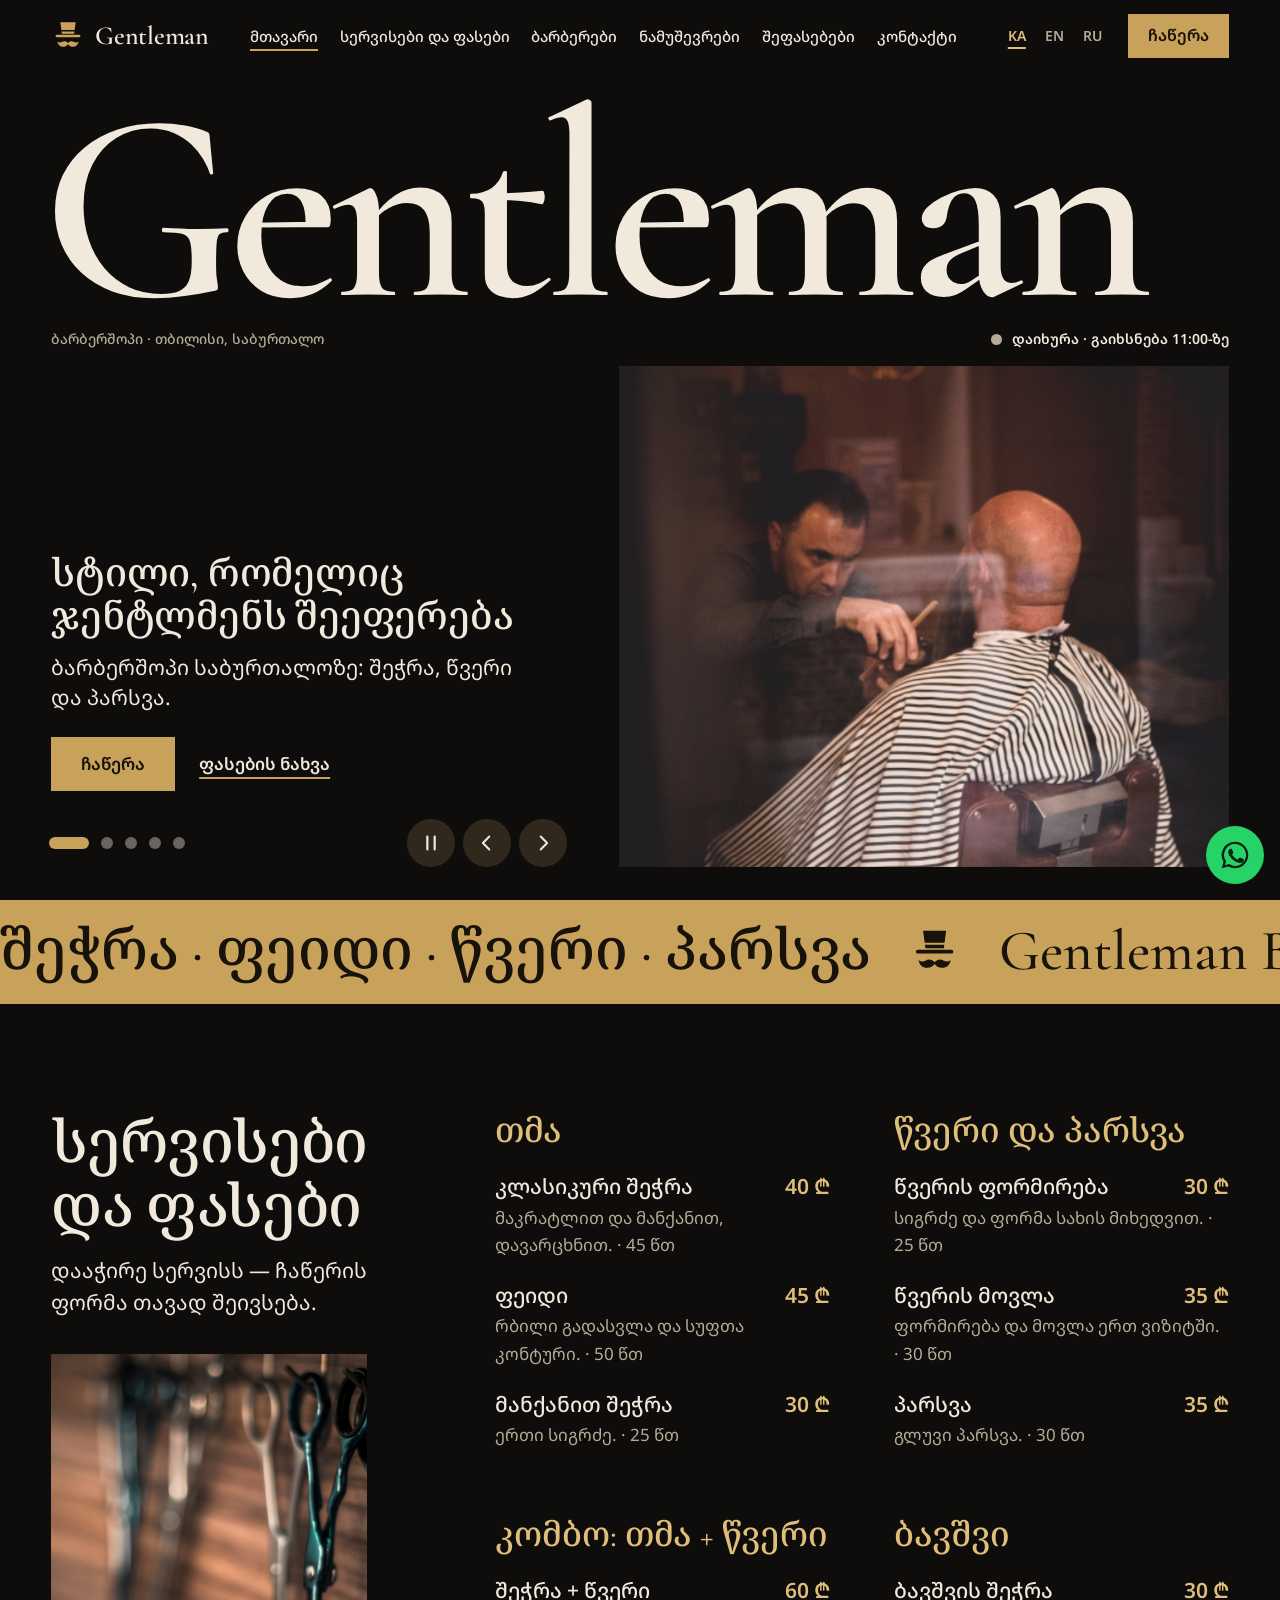
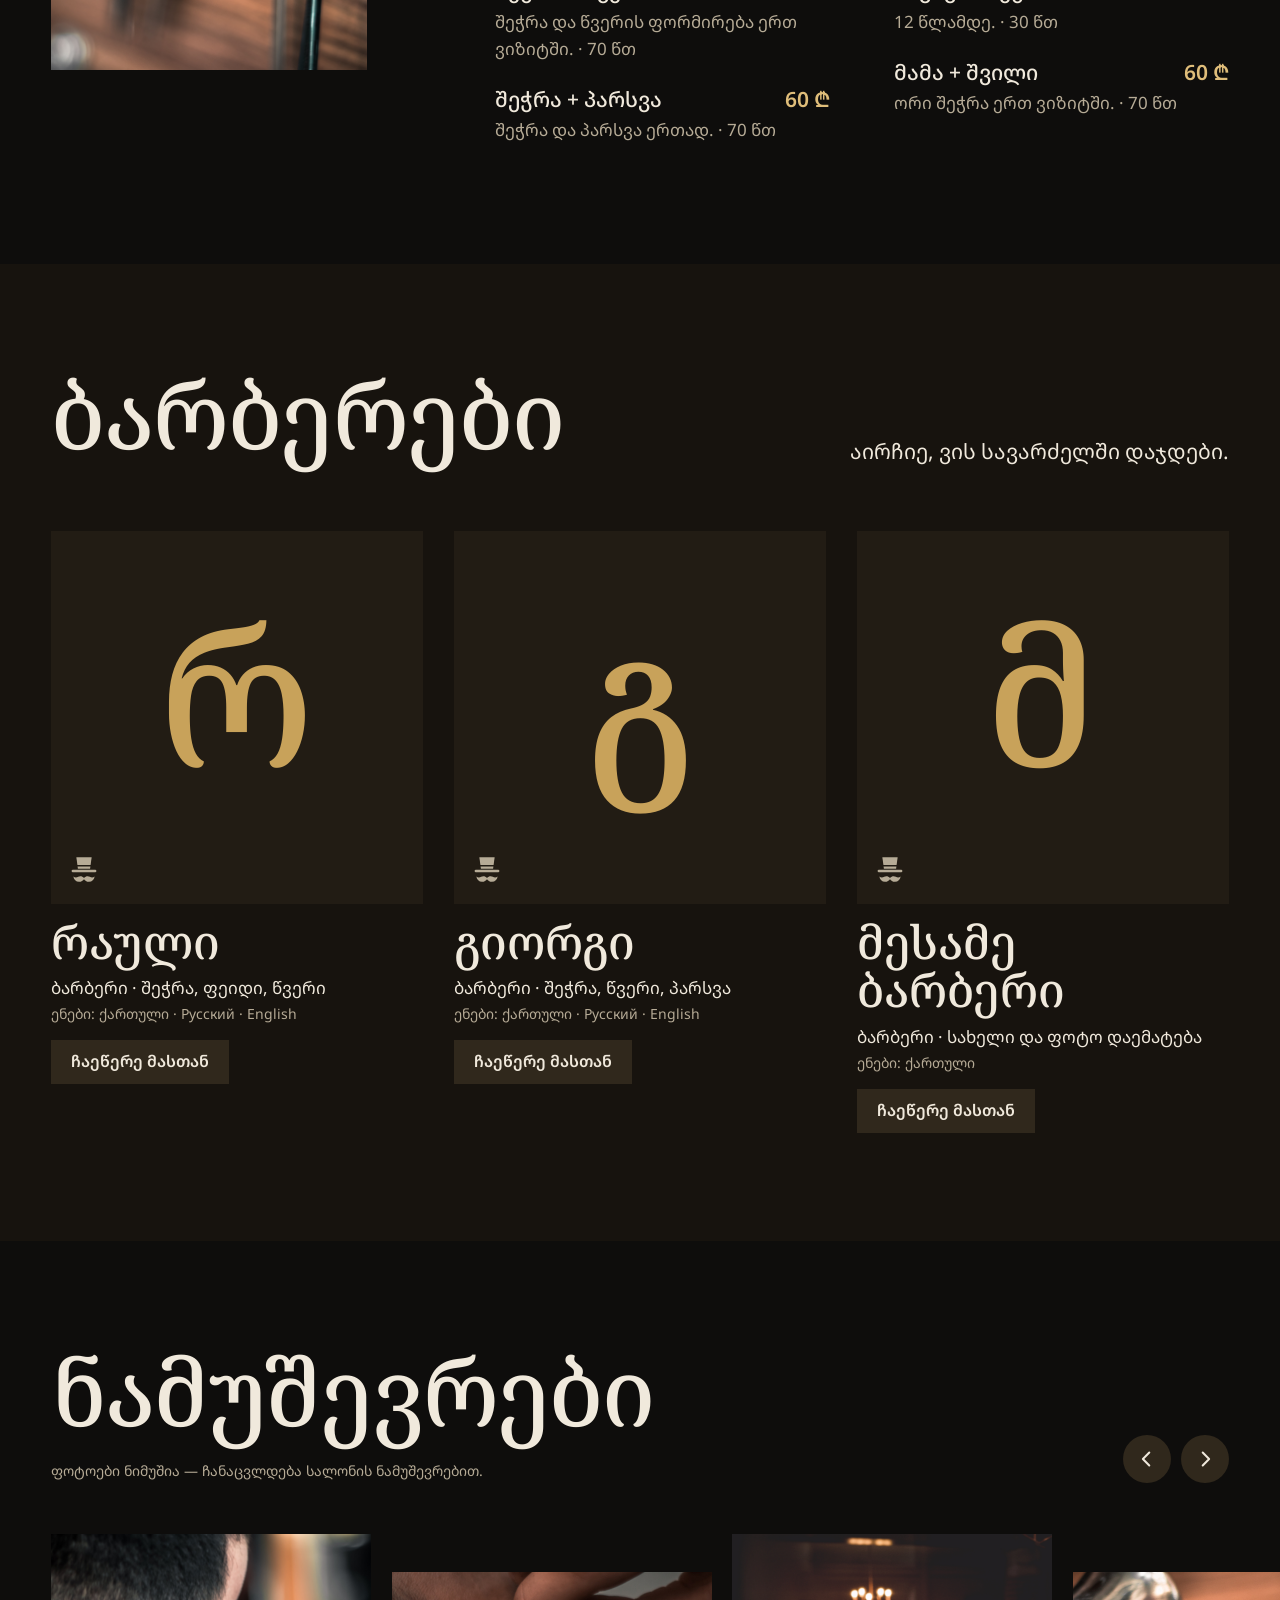
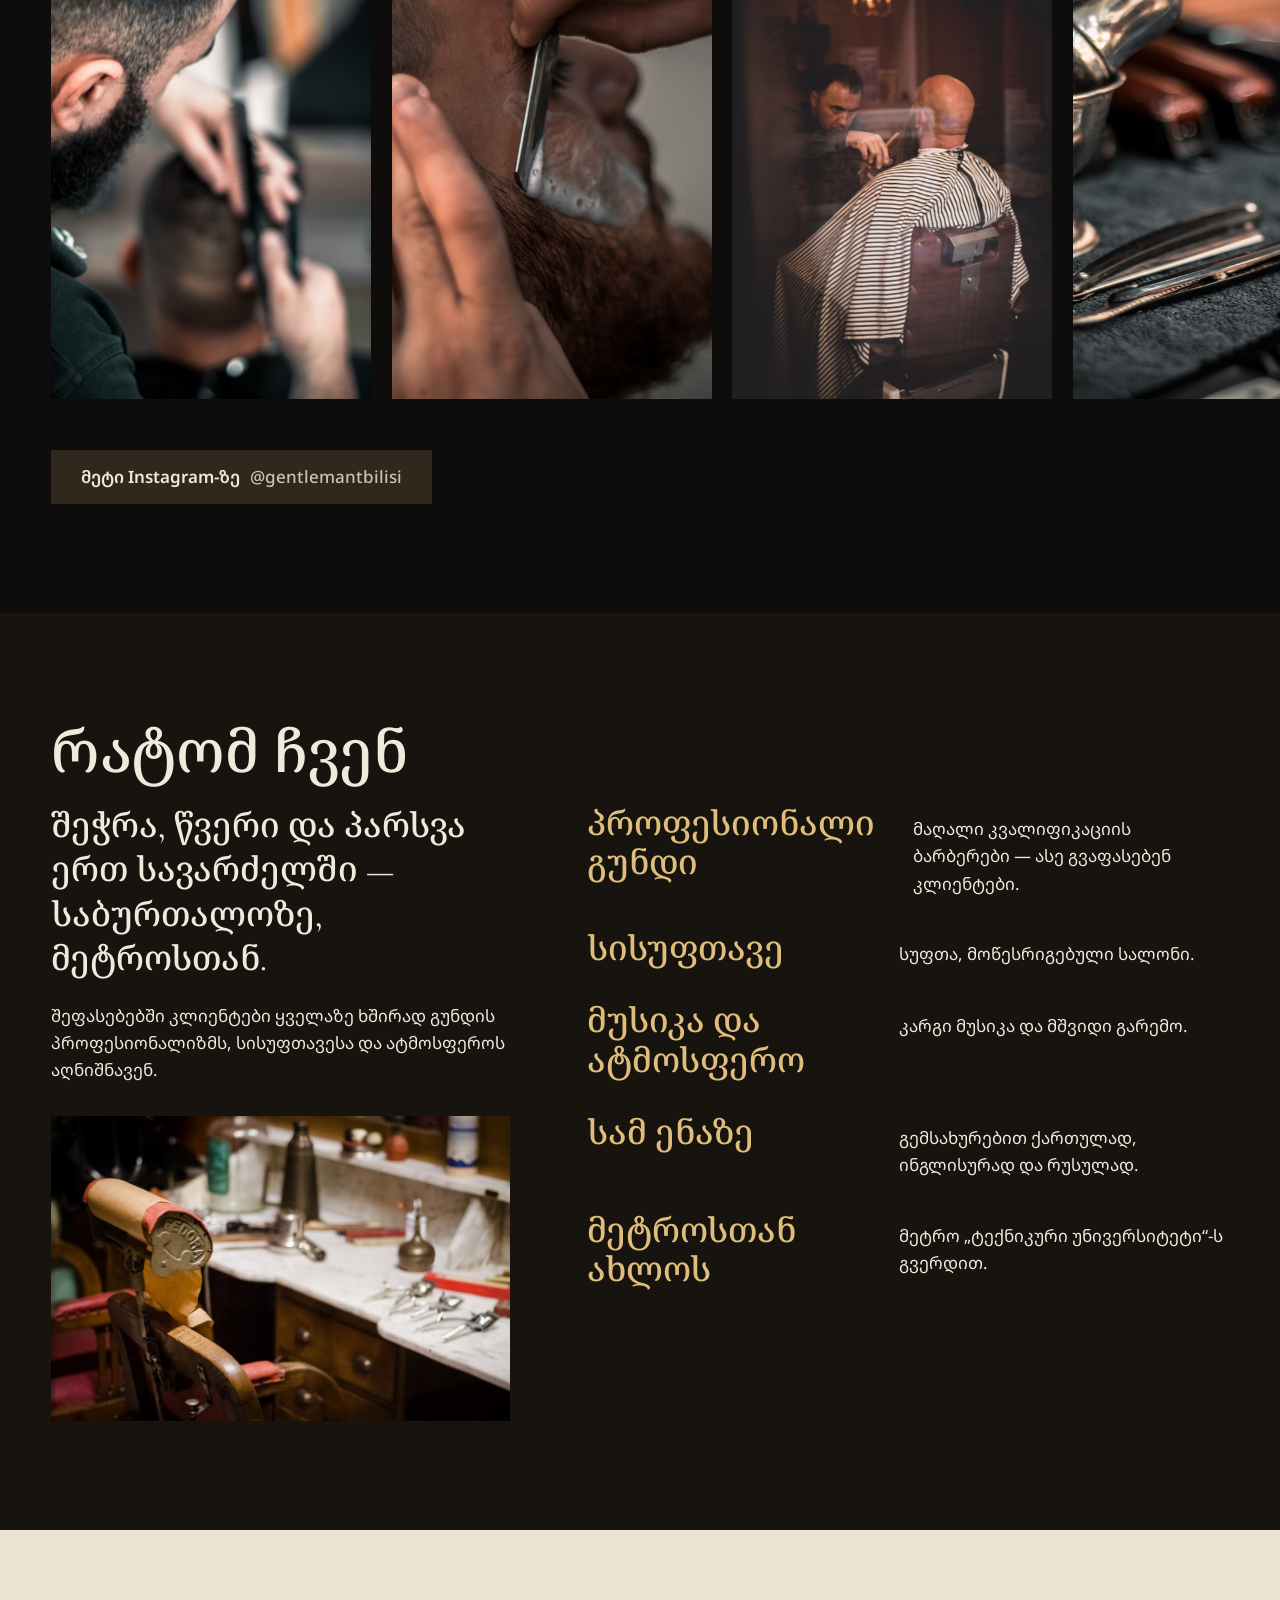
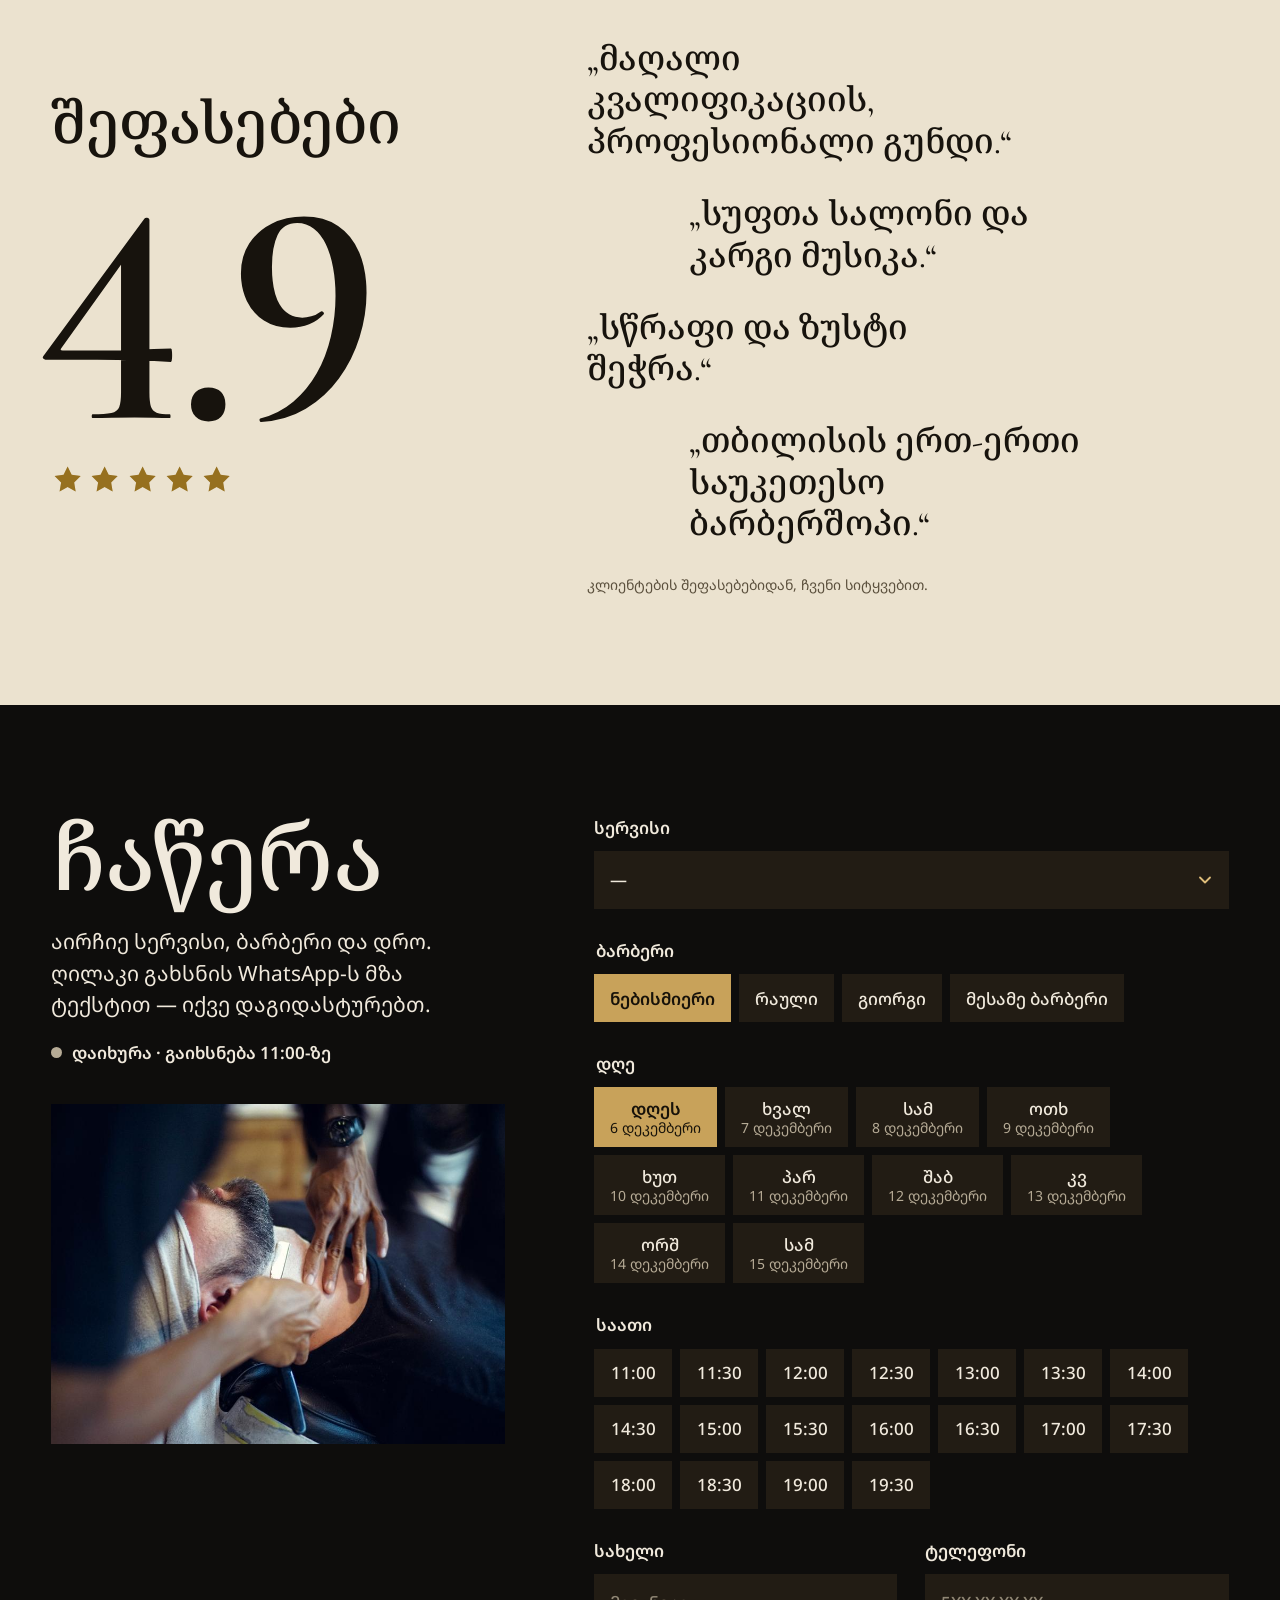
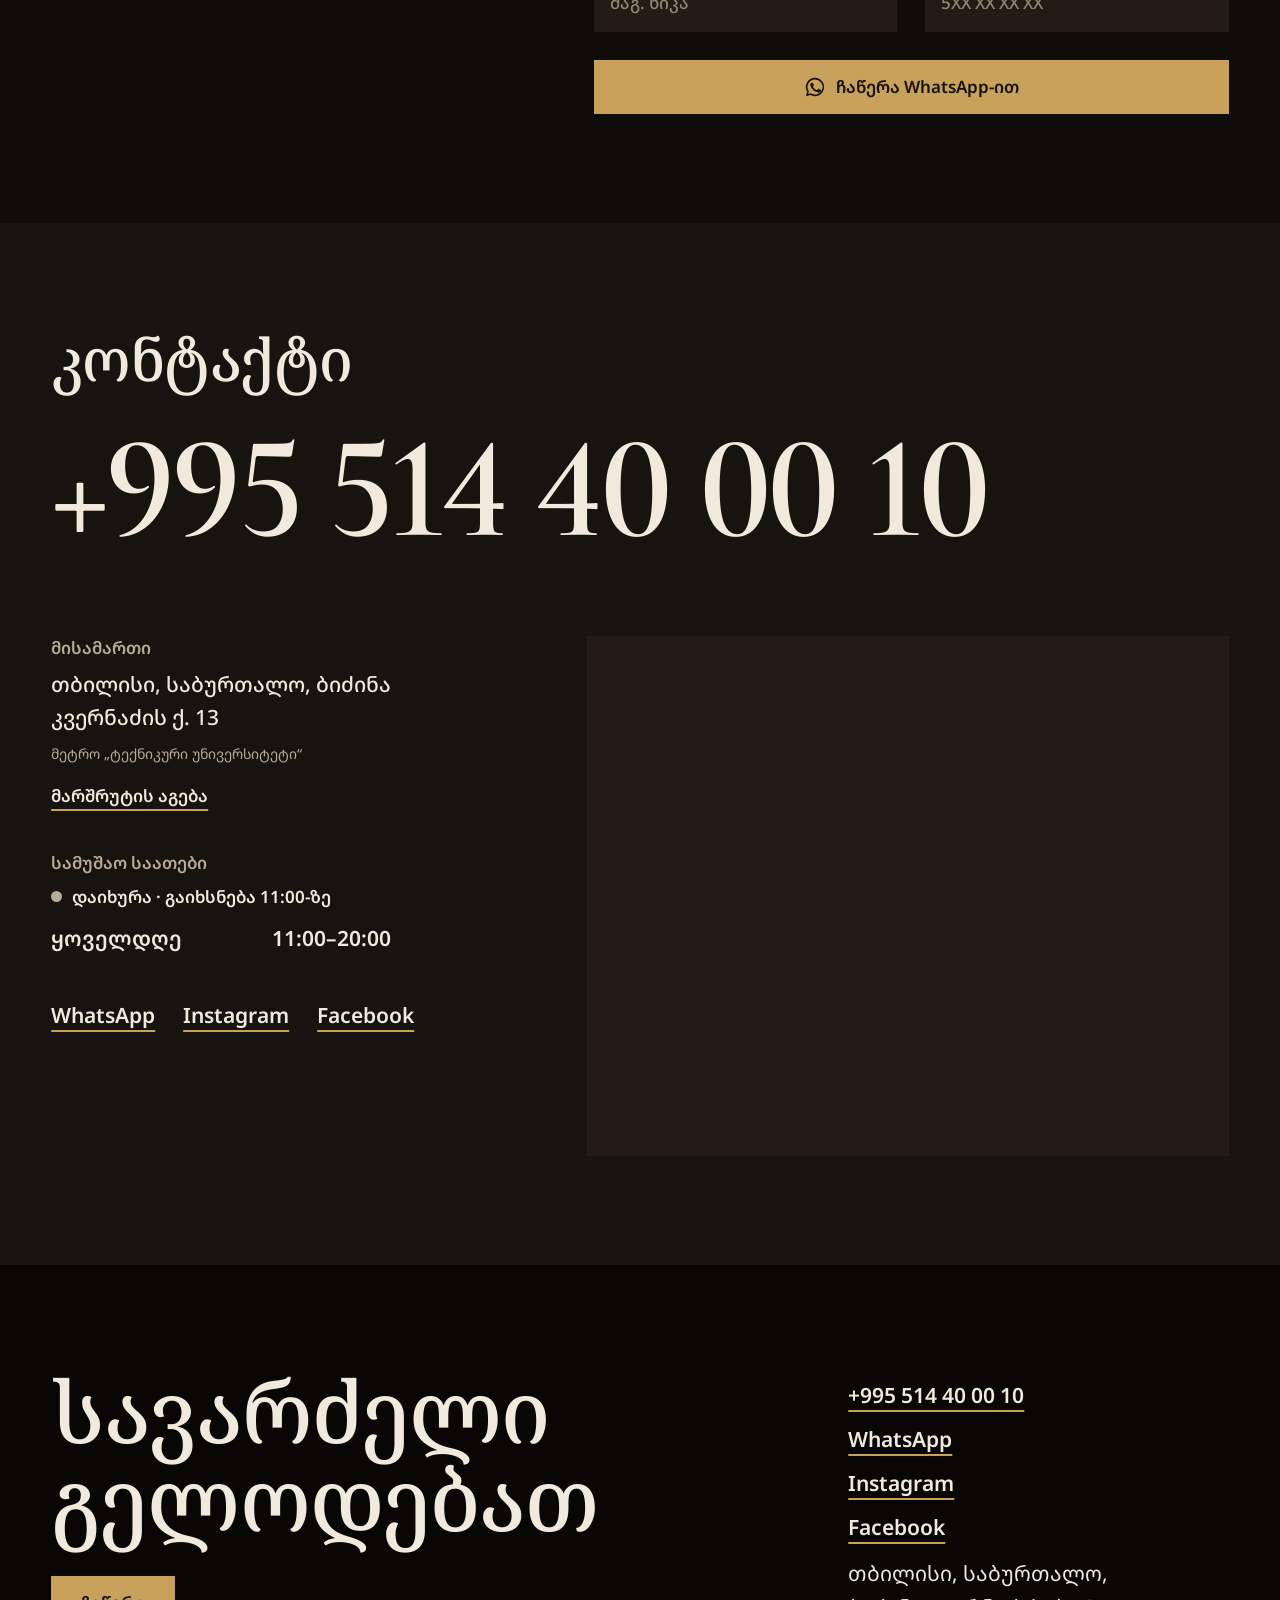
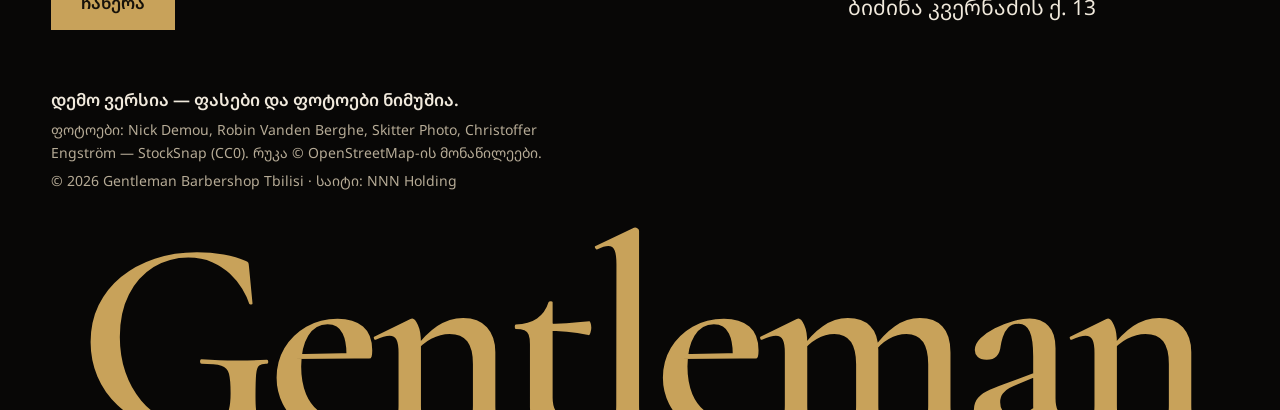
==== index.html @ 217a4f87 "Gentleman Barbershop Tbilisi demo site One-page site (KA/EN/RU) with hero slider, price menu, barber" ====
<!DOCTYPE html>
<html lang="ka">
<head>
<meta charset="utf-8">
<meta name="viewport" content="width=device-width, initial-scale=1, viewport-fit=cover">
<title>Gentleman Barbershop Tbilisi — ბარბერშოპი საბურთალოზე</title>
<meta name="description" content="ბარბერშოპი საბურთალოზე, მეტრო „ტექნიკური უნივერსიტეტი“-სთან: შეჭრა, ფეიდი, წვერის მოვლა და პარსვა. 4.9 ★ · 140+ შეფასება. ყოველდღე 11:00–20:00. ჩაეწერე WhatsApp-ით.">
<meta name="theme-color" content="#0e0d0c">
<link rel="icon" href="assets/img/favicon.svg" type="image/svg+xml">

<meta property="og:type" content="website">
<meta property="og:site_name" content="Gentleman Barbershop Tbilisi">
<meta property="og:title" content="Gentleman Barbershop Tbilisi — ბარბერშოპი საბურთალოზე">
<meta property="og:description" content="შეჭრა, ფეიდი, წვერი და პარსვა. 4.9 ★ · 140+ შეფასება. მეტრო „ტექნიკური უნივერსიტეტი“ · ყოველდღე 11:00–20:00.">
<meta property="og:image" content="assets/img/og.jpg">
<meta property="og:image:width" content="1200">
<meta property="og:image:height" content="630">
<meta property="og:locale" content="ka_GE">
<meta property="og:locale:alternate" content="en_US">
<meta property="og:locale:alternate" content="ru_RU">
<meta name="twitter:card" content="summary_large_image">

<link rel="preconnect" href="https://fonts.googleapis.com">
<link rel="preconnect" href="https://fonts.gstatic.com" crossorigin>
<link href="https://fonts.googleapis.com/css2?family=Cormorant+Garamond:wght@500;600&family=Noto+Serif+Georgian:wght@400;500&family=Noto+Sans+Georgian:wght@400;500;600&family=Noto+Sans:wght@400;500;600&display=swap" rel="stylesheet">
<link rel="preload" as="image" href="assets/img/window.jpg">
<link rel="stylesheet" href="assets/css/site.css">

<script type="application/ld+json" id="ld-json">
{
  "@context": "https://schema.org",
  "@type": "BarberShop",
  "name": "Gentleman Barbershop Tbilisi",
  "alternateName": "ჯენტლმენი",
  "image": "assets/img/og.jpg",
  "telephone": "+995514400010",
  "priceRange": "30–60 GEL",
  "currenciesAccepted": "GEL",
  "address": {
    "@type": "PostalAddress",
    "streetAddress": "ბიძინა კვერნაძის ქ. 13",
    "addressLocality": "თბილისი",
    "addressCountry": "GE"
  },
  "geo": { "@type": "GeoCoordinates", "latitude": 41.71896, "longitude": 44.78069 },
  "openingHoursSpecification": [{
    "@type": "OpeningHoursSpecification",
    "dayOfWeek": ["Monday", "Tuesday", "Wednesday", "Thursday", "Friday", "Saturday", "Sunday"],
    "opens": "11:00",
    "closes": "20:00"
  }],
  "aggregateRating": { "@type": "AggregateRating", "ratingValue": "4.9", "reviewCount": "140", "bestRating": "5" },
  "sameAs": ["https://www.instagram.com/gentlemantbilisi/", "https://www.facebook.com/gentlemantbilisi"]
}
</script>
<script>document.documentElement.className = 'js';</script>
</head>
<body>

<svg width="0" height="0" style="position:absolute" aria-hidden="true" focusable="false">
  <defs>
    <!-- ნიშანი: ცილინდრი და ულვაში -->
    <symbol id="mark" viewBox="0 0 48 48">
      <path d="M13.2 4.5h21.600l-1.500 11.200H14.700z"/>
      <path d="M14.950 17.600h18.100l-.450 3.300H15.400z"/>
      <rect x="6.500" y="22.200" width="35" height="3.600" rx="1.800"/>
      <path d="M24 33.900c2.200-2.700 5.600-3.300 8.200-1.700 2.300 1.400 4.600 1.500 6.800-.400-.600 4.700-4 7.600-8.300 7.400-2.900-.100-5.200-1.500-6.700-3.700-1.500 2.200-3.800 3.600-6.700 3.700-4.300.200-7.700-2.700-8.300-7.400 2.200 1.900 4.500 1.800 6.800.400 2.600-1.600 6-1 8.200 1.700z"/>
    </symbol>
    <symbol id="i-star" viewBox="0 0 24 24"><path d="M12 2.6l2.9 5.9 6.5.9-4.7 4.6 1.1 6.5L12 17.4l-5.8 3.1 1.1-6.5L2.6 9.4l6.5-.9z"/></symbol>
    <symbol id="i-left" viewBox="0 0 24 24"><path d="M14.5 5l-7 7 7 7" fill="none" stroke="currentColor" stroke-width="2.2" stroke-linecap="round" stroke-linejoin="round"/></symbol>
    <symbol id="i-right" viewBox="0 0 24 24"><path d="M9.5 5l7 7-7 7" fill="none" stroke="currentColor" stroke-width="2.2" stroke-linecap="round" stroke-linejoin="round"/></symbol>
    <symbol id="i-pause" viewBox="0 0 24 24"><path d="M8 5v14M16 5v14" fill="none" stroke="currentColor" stroke-width="2.4" stroke-linecap="round"/></symbol>
    <symbol id="i-play" viewBox="0 0 24 24"><path d="M8 5l11 7-11 7z"/></symbol>
    <symbol id="i-close" viewBox="0 0 24 24"><path d="M6 6l12 12M18 6L6 18" fill="none" stroke="currentColor" stroke-width="2.2" stroke-linecap="round"/></symbol>
    <symbol id="i-wa" viewBox="0 0 24 24"><path d="M12 2a10 10 0 0 0-8.6 15.1L2 22l5-1.3A10 10 0 1 0 12 2zm0 1.8a8.2 8.2 0 1 1-4.2 15.2l-.3-.2-3 .8.8-2.9-.2-.3A8.2 8.2 0 0 1 12 3.8zM8.6 7.3c-.2 0-.5 0-.7.3-.3.3-1 1-1 2.300s1 2.700 1.200 2.900c.1.200 2 3.200 5 4.400 2.400 1 2.900.800 3.400.700.500 0 1.700-.700 1.900-1.300.200-.700.200-1.200.200-1.300-.100-.100-.300-.200-.600-.400l-2-.900c-.300-.100-.500-.200-.700.100l-.900 1.100c-.200.200-.300.200-.600.100-.300-.200-1.200-.500-2.300-1.400-.800-.800-1.400-1.700-1.600-2-.200-.300 0-.400.100-.600l.400-.500c.200-.200.200-.300.300-.500.100-.200 0-.400 0-.500L9.700 7.800c-.200-.500-.400-.500-.600-.500z"/></symbol>
  </defs>
</svg>

<a class="skip" href="#main" data-i18n="skip">გადასვლა შინაარსზე</a>

<header class="bar" id="bar">
  <a class="brand" href="#top" aria-label="Gentleman Barbershop Tbilisi">
    <svg class="brand-mark" aria-hidden="true"><use href="#mark"/></svg>
    <span class="brand-name">Gentleman</span>
  </a>
  <nav class="nav" id="nav" aria-label="მთავარი მენიუ">
    <a href="#top" data-i18n="nav.home">მთავარი</a>
    <a href="#services" data-i18n="nav.services">სერვისები და ფასები</a>
    <a href="#barbers" data-i18n="nav.barbers">ბარბერები</a>
    <a href="#gallery" data-i18n="nav.gallery">ნამუშევრები</a>
    <a href="#reviews" data-i18n="nav.reviews">შეფასებები</a>
    <a href="#contact" data-i18n="nav.contact">კონტაქტი</a>
  </nav>
  <div class="bar-end">
    <div class="langs" role="group" aria-label="ენა" data-i18n-aria="nav.lang">
      <button type="button" data-lang="ka" lang="ka" aria-pressed="true">KA</button>
      <button type="button" data-lang="en" lang="en" aria-pressed="false">EN</button>
      <button type="button" data-lang="ru" lang="ru" aria-pressed="false">RU</button>
    </div>
    <a class="btn btn-small bar-book" href="#booking" data-i18n="nav.book">ჩაწერა</a>
    <button class="burger" id="burger" type="button" aria-expanded="false" aria-controls="drawer">
      <span class="burger-box" aria-hidden="true"><i></i><i></i></span>
      <span class="sr" data-i18n="nav.menu">მენიუ</span>
    </button>
  </div>
</header>

<div class="drawer" id="drawer" hidden>
  <nav class="drawer-nav" aria-label="მობილური მენიუ">
    <a href="#top" data-i18n="nav.home">მთავარი</a>
    <a href="#services" data-i18n="nav.services">სერვისები და ფასები</a>
    <a href="#barbers" data-i18n="nav.barbers">ბარბერები</a>
    <a href="#gallery" data-i18n="nav.gallery">ნამუშევრები</a>
    <a href="#reviews" data-i18n="nav.reviews">შეფასებები</a>
    <a href="#contact" data-i18n="nav.contact">კონტაქტი</a>
  </nav>
  <div class="drawer-foot">
    <p class="open-badge" data-open-badge></p>
    <a class="btn" href="#booking" data-i18n="nav.book">ჩაწერა</a>
    <a class="drawer-tel" data-tel href="tel:+995514400010">+995 514 40 00 10</a>
  </div>
</div>

<main id="main">

  <!-- 1. ჰერო: სახელი მთელ სიგანეზე, მის ქვეშ სლაიდერი -->
  <section class="hero" id="top" aria-roledescription="carousel" aria-label="მთავარი სლაიდები" data-i18n-aria="hero.label">
    <h1 class="monument">Gentleman<span class="sr"> Barbershop Tbilisi — ბარბერშოპი საბურთალოზე</span></h1>
    <div class="hero-top">
      <p class="hero-what" data-i18n="hero.what">ბარბერშოპი · თბილისი, საბურთალო</p>
      <p class="open-badge" data-open-badge></p>
    </div>
    <div class="hero-stage">
      <div class="hero-slides" id="slides">
        <!-- პირველი სლაიდი სტატიკურადაც წერია (JS-ის გარეშე და საძიებო სისტემებისთვის) -->
        <article class="slide is-active">
          <div class="slide-photo"><img src="assets/img/window.jpg" alt="" width="960" height="1440" fetchpriority="high"></div>
          <div class="slide-body">
            <h2 class="slide-title">სტილი, რომელიც ჯენტლმენს შეეფერება</h2>
            <p class="slide-text">ბარბერშოპი საბურთალოზე: შეჭრა, წვერი და პარსვა.</p>
            <div class="slide-actions"><a class="btn" href="#booking">ჩაწერა</a><a class="link-arrow" href="#services">ფასების ნახვა</a></div>
          </div>
        </article>
      </div>
      <div class="hero-ui">
        <div class="hero-dots" id="dots" role="tablist"></div>
        <div class="hero-arrows">
          <button class="round" id="hero-toggle" type="button" aria-label="სლაიდების შეჩერება"><svg aria-hidden="true"><use href="#i-pause"/></svg></button>
          <button class="round" id="hero-prev" type="button" aria-label="წინა სლაიდი"><svg aria-hidden="true"><use href="#i-left"/></svg></button>
          <button class="round" id="hero-next" type="button" aria-label="შემდეგი სლაიდი"><svg aria-hidden="true"><use href="#i-right"/></svg></button>
        </div>
      </div>
    </div>
  </section>

  <!-- მოძრავი ზოლი -->
  <div class="marquee" aria-hidden="true">
    <div class="marquee-track">
      <span data-i18n="marquee">შეჭრა · ფეიდი · წვერი · პარსვა</span><svg><use href="#mark"/></svg>
      <span>Gentleman Barbershop</span><svg><use href="#mark"/></svg>
      <span data-i18n="marquee">შეჭრა · ფეიდი · წვერი · პარსვა</span><svg><use href="#mark"/></svg>
      <span>Gentleman Barbershop</span><svg><use href="#mark"/></svg>
    </div>
  </div>

  <!-- 2. სერვისები და ფასები -->
  <section class="section services" id="services" aria-labelledby="services-h">
    <div class="wrap services-grid">
      <div class="services-side">
        <h2 class="head" id="services-h" data-i18n="services.title" data-reveal>სერვისები და ფასები</h2>
        <p class="lead" data-i18n="services.lead" data-reveal style="--d:80ms">დააჭირე სერვისს — ჩაწერის ფორმა თავად შეივსება.</p>
        <img class="services-photo" src="assets/img/scissors.jpg" alt="" width="960" height="640" loading="lazy" data-reveal style="--d:160ms">
      </div>
      <div class="menu" id="menu"></div>
    </div>
  </section>

  <!-- 3. ბარბერები -->
  <section class="section field barbers" id="barbers" aria-labelledby="barbers-h">
    <div class="wrap">
      <div class="barbers-top">
        <h2 class="head head-xl" id="barbers-h" data-i18n="barbers.title" data-reveal>ბარბერები</h2>
        <p class="lead" data-i18n="barbers.lead" data-reveal style="--d:80ms">აირჩიე, ვის სავარძელში დაჯდები.</p>
      </div>
      <div class="doors" id="barbers-list"></div>
    </div>
  </section>

  <!-- 4. ნამუშევრები -->
  <section class="section gallery" id="gallery" aria-labelledby="gallery-h">
    <div class="wrap gallery-top">
      <div>
        <h2 class="head head-xl" id="gallery-h" data-i18n="gallery.title" data-reveal>ნამუშევრები</h2>
        <p class="note" data-i18n="gallery.note" data-reveal style="--d:80ms">ფოტოები ნიმუშია — ჩანაცვლდება სალონის ნამუშევრებით.</p>
      </div>
      <div class="gallery-arrows" data-reveal style="--d:120ms">
        <button class="round" id="gal-prev" type="button" aria-label="წინა ფოტოები"><svg aria-hidden="true"><use href="#i-left"/></svg></button>
        <button class="round" id="gal-next" type="button" aria-label="შემდეგი ფოტოები"><svg aria-hidden="true"><use href="#i-right"/></svg></button>
      </div>
    </div>
    <div class="strip" id="strip" tabindex="0"></div>
    <div class="wrap gallery-foot" data-reveal>
      <a class="btn btn-quiet" id="g-insta" href="https://www.instagram.com/gentlemantbilisi/" target="_blank" rel="noopener"><span data-i18n="gallery.more">მეტი Instagram-ზე</span><span class="handle" id="g-handle">@gentlemantbilisi</span></a>
    </div>
  </section>

  <!-- 5. რატომ ჩვენ -->
  <section class="section field why" id="why" aria-labelledby="why-h">
    <div class="wrap why-grid">
      <div class="why-text">
        <h2 class="head" id="why-h" data-i18n="why.title" data-reveal>რატომ ჩვენ</h2>
        <p class="statement" id="about-lead" data-reveal style="--d:80ms"></p>
        <p class="body" id="about-body" data-reveal style="--d:160ms"></p>
        <img class="why-photo" src="assets/img/chair.jpg" alt="" width="960" height="637" loading="lazy" data-reveal style="--d:200ms">
      </div>
      <ul class="why-list">
        <li data-reveal><h3 class="why-t" data-i18n="why.1.t">პროფესიონალი გუნდი</h3><p data-i18n="why.1.d"></p></li>
        <li data-reveal style="--d:70ms"><h3 class="why-t" data-i18n="why.2.t">სისუფთავე</h3><p data-i18n="why.2.d"></p></li>
        <li data-reveal style="--d:140ms"><h3 class="why-t" data-i18n="why.3.t">მუსიკა და ატმოსფერო</h3><p data-i18n="why.3.d"></p></li>
        <li data-reveal style="--d:210ms"><h3 class="why-t" data-i18n="why.4.t">სამ ენაზე</h3><p data-i18n="why.4.d"></p></li>
        <li data-reveal style="--d:280ms"><h3 class="why-t" data-i18n="why.5.t">მეტროსთან ახლოს</h3><p data-i18n="why.5.d"></p></li>
      </ul>
    </div>
  </section>

  <!-- 6. შეფასებები -->
  <section class="section reviews" id="reviews" aria-labelledby="reviews-h">
    <div class="wrap reviews-grid">
      <div class="score">
        <h2 class="head" id="reviews-h" data-i18n="reviews.title" data-reveal>შეფასებები</h2>
        <p class="score-num" data-reveal style="--d:80ms"><span id="score-num">4.9</span></p>
        <p class="stars" id="score-stars" role="img" aria-label="შეფასება 4.9 5-დან" data-reveal style="--d:140ms"></p>
        <p class="score-count" id="score-count" data-reveal style="--d:200ms">140+ შეფასება Madloba-ზე</p>
      </div>
      <div class="quotes">
        <div id="quotes"></div>
        <p class="note" data-i18n="reviews.source">კლიენტების შეფასებებიდან, ჩვენი სიტყვებით.</p>
      </div>
    </div>
  </section>

  <!-- 7. ჩაწერა -->
  <section class="section booking" id="booking" aria-labelledby="booking-h">
    <div class="wrap booking-grid">
      <div class="booking-side">
        <h2 class="head head-xl" id="booking-h" data-i18n="book.title" data-reveal>ჩაწერა</h2>
        <p class="lead" data-i18n="book.lead" data-reveal style="--d:80ms"></p>
        <p class="open-badge" data-open-badge data-reveal style="--d:140ms"></p>
        <img class="booking-photo" src="assets/img/towel.jpg" alt="" width="960" height="640" loading="lazy" data-reveal style="--d:200ms">
      </div>

      <form class="form" id="book-form" novalidate data-reveal style="--d:120ms">
        <div class="field">
          <label for="f-service" data-i18n="book.service">სერვისი</label>
          <select id="f-service" name="service" required aria-describedby="e-service"></select>
          <p class="err" id="e-service" role="alert" hidden></p>
        </div>

        <fieldset class="field">
          <legend data-i18n="book.barber">ბარბერი</legend>
          <div class="chips" id="f-barbers"></div>
        </fieldset>

        <fieldset class="field">
          <legend data-i18n="book.day">დღე</legend>
          <div class="chips chips-scroll" id="f-days"></div>
        </fieldset>

        <fieldset class="field">
          <legend data-i18n="book.time">საათი</legend>
          <div class="chips chips-time" id="f-times" aria-describedby="e-time"></div>
          <p class="err" id="e-time" role="alert" hidden></p>
        </fieldset>

        <div class="field-row">
          <div class="field">
            <label for="f-name" data-i18n="book.name">სახელი</label>
            <input id="f-name" name="name" type="text" autocomplete="given-name" required aria-describedby="e-name">
            <p class="err" id="e-name" role="alert" hidden></p>
          </div>
          <div class="field">
            <label for="f-phone" data-i18n="book.phone">ტელეფონი</label>
            <input id="f-phone" name="phone" type="tel" inputmode="tel" autocomplete="tel" required aria-describedby="e-phone">
            <p class="err" id="e-phone" role="alert" hidden></p>
          </div>
        </div>

        <p class="summary" id="book-summary" aria-live="polite"></p>
        <button class="btn btn-wide" type="submit">
          <svg aria-hidden="true"><use href="#i-wa"/></svg><span data-i18n="book.submit">ჩაწერა WhatsApp-ით</span>
        </button>
      </form>

      <div class="done" id="book-done" hidden tabindex="-1">
        <h3 class="done-title" data-i18n="book.done">ჯავშანი გაიგზავნა</h3>
        <p class="done-sum" id="done-sum"></p>
        <p class="body" data-i18n="book.doneText"></p>
        <div class="done-actions">
          <a class="btn" id="done-wa" href="#" target="_blank" rel="noopener"><svg aria-hidden="true"><use href="#i-wa"/></svg><span data-i18n="book.openWa">WhatsApp-ის გახსნა</span></a>
          <button class="link-arrow" id="done-again" type="button" data-i18n="book.again">ახალი ჯავშანი</button>
        </div>
      </div>
    </div>
  </section>

  <!-- 8. კონტაქტი -->
  <section class="section field contact" id="contact" aria-labelledby="contact-h">
    <div class="wrap">
      <h2 class="head" id="contact-h" data-i18n="contact.title" data-reveal>კონტაქტი</h2>
      <a class="tel-display" data-tel href="tel:+995514400010" data-reveal style="--d:80ms">+995 514 40 00 10</a>
      <div class="contact-grid">
        <div class="contact-info">
          <div class="info-block" data-reveal>
            <h3 class="sub" data-i18n="contact.address">მისამართი</h3>
            <p class="body" id="c-address">თბილისი, საბურთალო, ბიძინა კვერნაძის ქ. 13</p>
            <p class="note" id="c-metro">მეტრო „ტექნიკური უნივერსიტეტი“</p>
            <a class="link-arrow" id="c-route" href="https://www.google.com/maps/dir/?api=1&destination=41.71896,44.78069" target="_blank" rel="noopener" data-i18n="contact.route">მარშრუტის აგება</a>
          </div>
          <div class="info-block" data-reveal style="--d:80ms">
            <h3 class="sub" data-i18n="contact.hours">სამუშაო საათები</h3>
            <p class="open-badge" data-open-badge></p>
            <table class="hours" id="c-hours"><tbody><tr><th scope="row">ყოველდღე</th><td>11:00–20:00</td></tr></tbody></table>
          </div>
          <ul class="channels" id="c-channels" data-reveal style="--d:160ms">
            <li><a href="https://wa.me/995514400010" target="_blank" rel="noopener">WhatsApp</a></li>
            <li><a href="https://www.instagram.com/gentlemantbilisi/" target="_blank" rel="noopener">Instagram</a></li>
            <li><a href="https://www.facebook.com/gentlemantbilisi" target="_blank" rel="noopener">Facebook</a></li>
          </ul>
        </div>
        <div class="map" data-reveal style="--d:120ms">
          <iframe id="c-map" title="რუკა: Gentleman Barbershop, ბიძინა კვერნაძის ქ. 13" loading="lazy" referrerpolicy="no-referrer-when-downgrade"
            src="https://www.openstreetmap.org/export/embed.html?bbox=44.7727%2C41.7145%2C44.7887%2C41.7235&amp;layer=mapnik&amp;marker=41.71896%2C44.78069"></iframe>
        </div>
      </div>
    </div>
  </section>
</main>

<footer class="footer">
  <div class="wrap footer-in">
    <div class="footer-top">
      <div class="footer-invite">
        <h2 class="head head-xl" data-i18n="footer.invite" data-reveal>სავარძელი გელოდებათ</h2>
        <a class="btn" href="#booking" data-i18n="nav.book" data-reveal style="--d:100ms">ჩაწერა</a>
      </div>
      <div class="footer-contact" data-reveal style="--d:160ms">
        <a data-tel href="tel:+995514400010">+995 514 40 00 10</a>
        <a id="f-wa" href="https://wa.me/995514400010" target="_blank" rel="noopener">WhatsApp</a>
        <a id="f-ig" href="https://www.instagram.com/gentlemantbilisi/" target="_blank" rel="noopener">Instagram</a>
        <a id="f-fb" href="https://www.facebook.com/gentlemantbilisi" target="_blank" rel="noopener">Facebook</a>
        <span id="f-address">თბილისი, საბურთალო, ბიძინა კვერნაძის ქ. 13</span>
      </div>
    </div>
    <div class="legal">
      <p class="demo-note" data-i18n="footer.demo">დემო ვერსია — ფასები და ფოტოები ნიმუშია.</p>
      <p><span data-i18n="footer.credits">ფოტოები: StockSnap (CC0).</span> <span data-i18n="footer.map">რუკა © OpenStreetMap-ის მონაწილეები.</span></p>
      <p>© <span id="year">2026</span> Gentleman Barbershop Tbilisi · <span data-i18n="footer.by">საიტი: NNN Holding</span></p>
    </div>
  </div>
  <p class="wordmark" aria-hidden="true">Gentleman</p>
</footer>

<a class="wa-float" id="wa-float" href="https://wa.me/995514400010" target="_blank" rel="noopener" aria-label="მოგვწერე WhatsApp-ზე" data-i18n-aria="float.wa">
  <svg aria-hidden="true"><use href="#i-wa"/></svg>
</a>

<dialog class="lightbox" id="lightbox" aria-label="ფოტო">
  <button class="round lightbox-close" id="lb-close" type="button" aria-label="დახურვა"><svg aria-hidden="true"><use href="#i-close"/></svg></button>
  <img id="lb-img" src="" alt="">
</dialog>

<noscript>
  <style>.js [data-reveal]{opacity:1;transform:none}</style>
</noscript>

<script src="assets/js/data.js"></script>
<script src="assets/js/i18n.js"></script>
<script src="assets/js/site.js"></script>
</body>
</html>
---- assets/css/site.css ----
/* Gentleman Barbershop Tbilisi — მთავარი საიტის სტილი.
   მიმართულება: „სახელი, როგორც მონუმენტი“ — ღრმა შავი ველი, ოქროსფერი აქცენტი, კრემისფერი ველი შეფასებებისთვის.
   სახელი „Gentleman“ მთელ სიგანეზეა ჰეროში და ფუტერში; დანარჩენი მშვიდი და პატარაა.
   გრადიენტები, ჩრდილები და წვრილი გამყოფი ხაზები არ გამოიყენება. */

:root {
  --black: #0e0d0c;
  --deep: #080706;
  --field: #17130e;
  --surface-d: #221c14;
  --surface-d2: #30281c;
  --ink: #f0e9dc;
  --gold: #c8a25a;
  --gold-hi: #dfbd7a;
  --gold-ink: #17120a;
  --cream: #ebe2cf;
  --cream-2: #ddd2ba;
  --wa: #25d366;

  /* ველის როლები — სექცია ცვლის მათ */
  --bg: var(--black);
  --fg: var(--ink);
  --muted: #b6ab96;
  --surface: var(--surface-d);
  --surface-2: var(--surface-d2);
  --accent: var(--gold);
  --focus: var(--gold-hi);
  --ok: #86d8a0;

  --f-display: "Cormorant Garamond", "Noto Serif Georgian", Georgia, "Times New Roman", serif;
  --f-text: "Noto Sans", "Noto Sans Georgian", system-ui, -apple-system, "Segoe UI", sans-serif;

  --s-small: 0.875rem;
  --s-body: 1.0625rem;
  --s-lead: clamp(1.125rem, 1.04rem + 0.4vw, 1.3125rem);
  --s-statement: clamp(1.5rem, 1.2rem + 1.2vw, 2.125rem);
  --s-head: clamp(2rem, 1.35rem + 2.9vw, 4rem);
  --s-xl: clamp(2.5rem, 1.3rem + 5.6vw, 6.5rem);

  --m: clamp(20px, 4vw, 56px);
  --gap: clamp(16px, 2vw, 32px);
  --section: clamp(80px, 8.5vw, 128px);
  --bar-h: 64px;

  --ease-out: cubic-bezier(0.16, 1, 0.3, 1);
  --t-fast: 160ms;
  --t-mid: 320ms;
  --t-slow: 800ms;
}

*, *::before, *::after { box-sizing: border-box; }
html { -webkit-text-size-adjust: 100%; scroll-behavior: smooth; scroll-padding-top: var(--bar-h); }
body {
  margin: 0; background: var(--black); color: var(--ink);
  font-family: var(--f-text); font-size: var(--s-body); line-height: 1.6;
  -webkit-font-smoothing: antialiased; text-rendering: optimizeLegibility;
  overflow-x: hidden;
}
img, svg, iframe { display: block; max-width: 100%; }
img { height: auto; }
h1, h2, h3, p, ul, dl, dd, figure, blockquote, fieldset, table { margin: 0; padding: 0; }
ul { list-style: none; }
fieldset { border: 0; min-width: 0; }
a { color: inherit; text-decoration: none; }
button, input, select { font: inherit; color: inherit; }
button { background: none; border: 0; padding: 0; cursor: pointer; touch-action: manipulation; }
[hidden] { display: none !important; }
::selection { background: var(--gold); color: var(--gold-ink); }
:focus-visible { outline: 3px solid var(--focus); outline-offset: 3px; }

.sr { position: absolute; width: 1px; height: 1px; overflow: hidden; clip-path: inset(50%); white-space: nowrap; }
.skip { position: fixed; left: var(--m); top: -80px; z-index: 200; background: var(--gold); color: var(--gold-ink); padding: 12px 18px; font-weight: 600; transition: top var(--t-fast); }
.skip:focus { top: 12px; }
.wrap { width: 100%; max-width: 1560px; margin-inline: auto; padding-inline: var(--m); }

/* ---------- ტიპოგრაფია ---------- */
.head, .monument, .slide-title, .group-name, .door-name, .door-initial, .score-num, .tel-display, .wordmark, .brand-name, .done-title, .quote, .drawer-nav a, .why-t, .marquee-track {
  font-family: var(--f-display); font-weight: 500; font-variant-numeric: lining-nums;
}
.head { font-size: var(--s-head); line-height: 1.08; letter-spacing: -0.01em; text-wrap: balance; }
.head-xl { font-size: var(--s-xl); line-height: 1.02; }
.sub { font-weight: 600; font-size: var(--s-body); line-height: 1.4; color: var(--muted); }
.lead { font-size: var(--s-lead); line-height: 1.5; max-width: 36ch; }
.body { max-width: 62ch; }
.statement { font-family: var(--f-display); font-weight: 500; font-size: var(--s-statement); line-height: 1.3; max-width: 24em; }
.note { font-size: var(--s-small); color: var(--muted); }

/* ---------- ღილაკები ---------- */
.btn {
  display: inline-flex; align-items: center; justify-content: center; gap: 10px;
  min-height: 54px; padding: 0 30px; background: var(--gold); color: var(--gold-ink);
  font-weight: 600; font-size: var(--s-body); line-height: 1.2; white-space: nowrap; cursor: pointer;
  transition: background-color var(--t-fast), color var(--t-fast), transform var(--t-fast);
}
.btn:hover { background: var(--gold-hi); }
.btn:active { transform: scale(0.97); }
.btn svg { width: 22px; height: 22px; fill: currentColor; flex: none; }
.btn-small { min-height: 44px; padding: 0 20px; font-size: 1rem; }
.btn-wide { width: 100%; }
.btn-quiet { background: var(--surface-2); color: var(--fg); }
.btn-quiet:hover { background: var(--gold); color: var(--gold-ink); }

.link-arrow {
  display: inline-flex; align-items: center; min-height: 44px; font-weight: 600; color: inherit; cursor: pointer;
  text-decoration: underline; text-decoration-color: var(--accent); text-decoration-thickness: 2px; text-underline-offset: 7px;
  transition: text-underline-offset var(--t-fast), color var(--t-fast);
}
.link-arrow:hover { text-underline-offset: 4px; }

.round {
  display: grid; place-items: center; width: 48px; height: 48px; border-radius: 50%;
  background: var(--surface-2); color: var(--fg);
  transition: background-color var(--t-fast), color var(--t-fast), transform var(--t-fast);
}
.round:hover { background: var(--gold); color: var(--gold-ink); }
.round:active { transform: scale(0.92); }
.round svg { width: 22px; height: 22px; fill: currentColor; }

/* ---------- ღიაა / დაიხურა ---------- */
.open-badge { display: inline-flex; align-items: center; gap: 10px; font-weight: 600; font-size: var(--s-body); }
.open-badge::before { content: ""; width: 11px; height: 11px; border-radius: 50%; background: var(--muted); flex: none; }
.open-badge.is-open::before { background: var(--ok); animation: pulse 2.4s ease-in-out infinite; }
.open-badge:empty { display: none; }
@keyframes pulse { 0%, 100% { transform: scale(1); opacity: 1; } 50% { transform: scale(1.5); opacity: 0.55; } }

/* ---------- ზედა ზოლი ---------- */
.bar {
  position: fixed; inset: 0 0 auto 0; z-index: 100; height: var(--bar-h);
  display: flex; align-items: center; justify-content: space-between; gap: 16px;
  padding-inline: var(--m); background: var(--black);
  transition: background-color var(--t-mid);
}
.bar.is-solid, .bar.is-open { background: var(--deep); }
.brand { display: inline-flex; align-items: center; gap: 10px; min-height: 44px; }
.brand-mark { width: 34px; height: 34px; fill: var(--gold); flex: none; transition: transform var(--t-mid) var(--ease-out); }
.brand:hover .brand-mark { transform: translateY(-2px); }
.brand-name { font-size: 1.625rem; font-weight: 600; line-height: 1; letter-spacing: -0.01em; white-space: nowrap; opacity: 0; transform: translateY(6px); transition: opacity var(--t-mid), transform var(--t-mid) var(--ease-out); }
.bar.is-solid .brand-name, .bar.is-open .brand-name { opacity: 1; transform: none; }

.nav { display: none; gap: clamp(14px, 1.7vw, 30px); }
.nav a { position: relative; display: inline-flex; align-items: center; min-height: 44px; font-size: 0.9375rem; font-weight: 500; white-space: nowrap; transition: color var(--t-fast); }
.nav a::after { content: ""; position: absolute; left: 0; right: 0; bottom: 7px; height: 2px; background: var(--gold); transform: scaleX(0); transform-origin: left; transition: transform var(--t-mid) var(--ease-out); }
.nav a:hover::after, .nav a.is-current::after { transform: scaleX(1); }

.bar-end { display: flex; align-items: center; gap: 8px; }
.langs { display: flex; }
.langs button { min-width: 38px; height: 44px; font-size: 0.875rem; font-weight: 600; color: var(--muted); transition: color var(--t-fast); }
.langs button:hover { color: var(--ink); }
.langs button[aria-pressed="true"] { color: var(--gold-hi); text-decoration: underline; text-decoration-thickness: 2px; text-underline-offset: 6px; }
.bar-book { display: none; margin-left: 8px; }

.burger { display: grid; place-items: center; width: 44px; height: 44px; margin-right: -8px; }
.burger-box { position: relative; width: 26px; height: 12px; }
.burger-box i { position: absolute; left: 0; width: 26px; height: 2px; background: var(--ink); transition: transform var(--t-mid) var(--ease-out); }
.burger-box i:first-child { top: 0; }
.burger-box i:last-child { bottom: 0; }
.burger[aria-expanded="true"] i:first-child { transform: translateY(5px) rotate(45deg); }
.burger[aria-expanded="true"] i:last-child { transform: translateY(-5px) rotate(-45deg); }

.drawer {
  position: fixed; inset: var(--bar-h) 0 0 0; z-index: 90; background: var(--deep);
  display: flex; flex-direction: column; justify-content: space-between; gap: 24px;
  padding: 16px var(--m) calc(28px + env(safe-area-inset-bottom)); overflow-y: auto;
}
.drawer-nav { display: flex; flex-direction: column; }
.drawer-nav a { display: flex; align-items: center; min-height: 58px; font-size: 1.875rem; line-height: 1.1; animation: rise var(--t-mid) var(--ease-out) both; }
.drawer-nav a:nth-child(2) { animation-delay: 40ms; }
.drawer-nav a:nth-child(3) { animation-delay: 80ms; }
.drawer-nav a:nth-child(4) { animation-delay: 120ms; }
.drawer-nav a:nth-child(5) { animation-delay: 160ms; }
.drawer-nav a:nth-child(6) { animation-delay: 200ms; }
.drawer-foot { display: flex; flex-direction: column; align-items: flex-start; gap: 16px; }
.drawer-foot .btn { width: 100%; }
.drawer-tel { font-size: var(--s-lead); font-weight: 600; min-height: 44px; display: inline-flex; align-items: center; }
@keyframes rise { from { opacity: 0; transform: translateY(18px); } to { opacity: 1; transform: none; } }

/* ---------- ჰერო: სახელი მთელ სიგანეზე, ქვეშ სლაიდერი ---------- */
.hero {
  position: relative; display: flex; flex-direction: column; overflow: hidden;
  height: 100svh; min-height: 620px; max-height: 1040px;
  padding: calc(var(--bar-h) + 4px) var(--m) 0; background: var(--black); touch-action: pan-y;
}
.hero-top { display: flex; flex-wrap: wrap; align-items: center; justify-content: space-between; gap: 2px 20px; margin-top: clamp(6px, 0.8vw, 12px); }
.hero-what { font-size: var(--s-small); font-weight: 500; color: var(--muted); }
.hero-top .open-badge { font-size: var(--s-small); }
.monument {
  font-weight: 600; font-size: calc((100vw - 2 * var(--m)) / 4.36); line-height: 1.21; letter-spacing: -0.035em;
  white-space: nowrap; margin: -0.11em 0 -0.205em -0.035em; color: var(--ink); position: relative; z-index: 2;
  animation: monument 700ms var(--ease-out) both;
}
@keyframes monument { from { opacity: 0.35; transform: translateY(0.1em); } to { opacity: 1; transform: none; } }

.hero-stage { position: relative; flex: 1; min-height: 0; margin-top: clamp(10px, 1.2vw, 18px); }
.hero-slides { position: absolute; inset: 0; }
.slide {
  position: absolute; inset: 0; display: grid; grid-template-rows: minmax(0, 1fr) auto; gap: 16px;
  padding-bottom: 64px; opacity: 0; visibility: hidden;
  transition: opacity 500ms ease, visibility 0s linear 500ms;
}
.slide.is-active { opacity: 1; visibility: visible; transition: opacity 500ms ease, visibility 0s; z-index: 1; }
.slide-photo { overflow: hidden; background: var(--surface); min-height: 0; }
.slide-photo img { width: 100%; height: 100%; object-fit: cover; object-position: 50% 38%; }
.slide.is-active .slide-photo { animation: wipe 900ms var(--ease-out) both; }
.slide.is-active .slide-photo img { animation: drift 9s ease-out both; }
@keyframes wipe { from { clip-path: inset(0 0 100% 0); } to { clip-path: inset(0); } }
@keyframes drift { from { transform: scale(1.1); } to { transform: scale(1); } }

.slide-body { display: grid; gap: 8px; justify-items: start; align-content: start; }
.slide-title { font-size: clamp(1.5rem, 6.3vw, 2.125rem); line-height: 1.14; letter-spacing: -0.005em; text-wrap: balance; }
.slide-text { font-size: 1rem; line-height: 1.45; max-width: 40ch; }
.slide-actions, .slide-meta { margin-top: 6px; display: flex; flex-wrap: wrap; align-items: center; gap: 6px 24px; }
.slide.is-active .slide-title, .slide.is-active .slide-text, .slide.is-active .slide-actions, .slide.is-active .slide-meta { animation: rise 800ms var(--ease-out) both; }
.slide.is-active .slide-text { animation-delay: 80ms; }
.slide.is-active .slide-actions, .slide.is-active .slide-meta { animation-delay: 160ms; }

.stars { position: relative; display: inline-flex; color: var(--gold); }
.stars-base, .stars-fill { display: inline-flex; gap: 4px; flex: none; }
.stars-base { opacity: 0.3; }
.stars-fill { position: absolute; left: 0; top: 0; overflow: hidden; }
.stars svg { width: 22px; height: 22px; fill: currentColor; flex: none; }

.hero-ui { position: absolute; z-index: 3; left: 0; right: 0; bottom: calc(10px + env(safe-area-inset-bottom)); display: flex; align-items: center; justify-content: space-between; gap: 16px; padding-right: 66px; }
.hero-dots { display: flex; margin-left: -8px; }
.hero-dots button { height: 44px; padding: 0 6px; display: grid; place-items: center; }
.hero-dots button::before { content: ""; width: 12px; height: 12px; border-radius: 6px; background: var(--ink); opacity: 0.4; transition: width var(--t-mid) var(--ease-out), opacity var(--t-mid), background-color var(--t-mid); }
.hero-dots button:hover::before { opacity: 1; }
.hero-dots button[aria-selected="true"]::before { width: 40px; opacity: 1; background: var(--gold); }
.hero-arrows { display: flex; gap: 8px; }
@media (max-width: 899px) { #hero-prev, #hero-next { display: none; } }

/* ---------- მოძრავი ზოლი ---------- */
.marquee { overflow: hidden; background: var(--gold); color: var(--gold-ink); padding-block: clamp(12px, 1.6vw, 24px); }
.marquee-track {
  --mg: clamp(22px, 3vw, 48px);
  display: flex; align-items: center; gap: var(--mg); padding-right: var(--mg); width: max-content;
  font-size: clamp(1.75rem, 1rem + 3.2vw, 3.75rem); line-height: 1.1; white-space: nowrap;
  animation: marquee 38s linear infinite;
}
.marquee-track svg { width: 0.9em; height: 0.9em; fill: currentColor; flex: none; }
.marquee:hover .marquee-track { animation-play-state: paused; }
@keyframes marquee { from { transform: translateX(0); } to { transform: translateX(-50%); } }

/* ---------- სექციები და ველები ---------- */
.section { padding-block: var(--section); background: var(--bg); color: var(--fg); }
.field { --bg: var(--field); }

/* სერვისები — პრაისი, როგორც მენიუ */
.services-grid { display: grid; gap: 48px; }
.services-side { display: grid; gap: 16px; align-content: start; }
.services-photo { display: none; width: 86%; aspect-ratio: 1 / 1; object-fit: cover; margin-top: 20px; }
.menu { display: grid; gap: 56px; align-content: start; }
.group-name { font-size: var(--s-statement); line-height: 1.15; margin-bottom: 10px; color: var(--gold-hi); }
.row { display: block; padding: 12px 14px; margin-inline: -14px; cursor: pointer; transition: background-color var(--t-fast), transform var(--t-fast); }
.row-main { display: flex; align-items: baseline; justify-content: space-between; gap: 20px; }
.row-name { font-size: var(--s-lead); font-weight: 500; line-height: 1.3; }
.row-price { font-size: var(--s-lead); font-weight: 600; line-height: 1.3; font-variant-numeric: tabular-nums; color: var(--gold-hi); white-space: nowrap; transition: color var(--t-fast); }
.row-desc { display: block; margin-top: 3px; color: var(--muted); max-width: 44ch; }
.row:hover, .row:focus-visible { background: var(--surface); }
.row:hover .row-price, .row:focus-visible .row-price { color: var(--gold-hi); }
.row:active { transform: scale(0.99); }

/* ბარბერები */
.barbers-top { display: grid; gap: 18px; margin-bottom: clamp(36px, 5vw, 72px); }
.doors { display: grid; gap: 44px; }
.door { display: grid; grid-template-columns: 116px 1fr; column-gap: 18px; align-items: start; align-content: start; }
.door-frame { grid-row: 1 / span 3; position: relative; aspect-ratio: 3 / 4; background: var(--surface); overflow: hidden; }
.door-frame img { width: 100%; height: 100%; object-fit: cover; transition: transform var(--t-slow) var(--ease-out); }
.door:hover .door-frame img { transform: scale(1.05); }
.door-initial { position: absolute; inset: 0; display: grid; place-items: center; font-size: 5rem; line-height: 1; color: var(--gold); padding-bottom: 0.12em; transition: transform var(--t-mid) var(--ease-out); }
.door:hover .door-initial { transform: translateY(-6px); }
.door-mark { position: absolute; left: 10px; bottom: 10px; width: 26px; height: 26px; fill: var(--muted); }
.door-name { font-size: clamp(1.75rem, 1.3rem + 2vw, 3rem); line-height: 1.05; }
.door-role { margin-top: 6px; }
.door-langs { color: var(--muted); font-size: var(--s-small); margin-top: 2px; }
.door .btn { grid-column: 1 / -1; margin-top: 14px; }

/* ნამუშევრები — ჰორიზონტალური ზოლი */
.gallery-top { display: flex; align-items: flex-end; justify-content: space-between; gap: 24px; margin-bottom: clamp(28px, 4vw, 56px); }
.gallery-top > div:first-child { display: grid; gap: 16px; }
.gallery-arrows { display: none; gap: 10px; }
.strip { display: flex; gap: clamp(12px, 1.6vw, 24px); overflow-x: auto; scroll-snap-type: x mandatory; padding-inline: var(--m); scroll-padding-inline: var(--m); scrollbar-width: none; -webkit-overflow-scrolling: touch; }
.strip::-webkit-scrollbar { display: none; }
.frame { flex: none; width: min(72vw, 420px); aspect-ratio: 3 / 4; overflow: hidden; scroll-snap-align: start; background: var(--surface); cursor: zoom-in; }
.frame:nth-child(even) { margin-top: clamp(20px, 3vw, 48px); }
.frame img { width: 100%; height: 100%; object-fit: cover; transition: transform var(--t-slow) var(--ease-out); }
.frame:hover img, .frame:focus-visible img { transform: scale(1.06); }
.gallery-foot { margin-top: clamp(28px, 4vw, 56px); }
.gallery-foot .btn { flex-wrap: wrap; row-gap: 0; padding-block: 8px; }
.handle { font-weight: 500; opacity: 0.8; }

.lightbox { border: 0; padding: 0; background: transparent; max-width: 100vw; max-height: 100dvh; width: 100vw; height: 100dvh; }
.lightbox[open] { display: grid; place-items: center; }
.lightbox::backdrop { background: rgba(6, 5, 4, 0.95); }
.lightbox img { max-width: calc(100vw - 2 * var(--m)); max-height: calc(100dvh - 2 * var(--m)); object-fit: contain; }
.lightbox-close { position: fixed; top: 16px; right: var(--m); z-index: 2; }

/* რატომ ჩვენ */
.why-grid { display: grid; gap: 44px; }
.why-text { display: grid; gap: 20px; align-content: start; }
.why-photo { width: 100%; aspect-ratio: 3 / 2; object-fit: cover; margin-top: 12px; }
.why-list { display: grid; gap: clamp(22px, 2.6vw, 36px); align-content: start; }
.why-t { font-size: var(--s-statement); line-height: 1.15; color: var(--gold-hi); margin-bottom: 4px; }
.why-list p { max-width: 44ch; }

/* შეფასებები — კრემისფერი ველი */
.reviews { --bg: var(--cream); --fg: #17130d; --muted: #5b503d; --accent: #17130d; --focus: #17130d; overflow: hidden; }
.reviews ::selection { background: #17130d; color: var(--cream); }
.reviews-grid { display: grid; gap: 44px; }
.score { display: grid; gap: 12px; align-content: start; justify-items: start; }
.score-num { font-weight: 600; font-size: clamp(8rem, 3rem + 21vw, 20rem); line-height: 0.78; letter-spacing: -0.04em; margin: 0.08em 0 10px -0.04em; }
.score .stars { color: #96701f; }
.score .stars svg { width: clamp(26px, 2.6vw, 38px); height: clamp(26px, 2.6vw, 38px); }
.score-count { font-size: var(--s-lead); font-weight: 600; }
.quotes { display: grid; gap: 28px; align-content: center; }
.quotes > div { display: grid; gap: clamp(20px, 2.4vw, 34px); }
.quote { font-size: var(--s-statement); line-height: 1.22; max-width: 27ch; }
.quote:nth-child(even) { margin-left: clamp(24px, 8vw, 128px); }

/* ჩაწერა */
.booking-grid { display: grid; gap: 40px; }
.booking-side { display: grid; gap: 18px; align-content: start; justify-items: start; }
.booking-photo { display: none; width: 100%; aspect-ratio: 4 / 3; object-fit: cover; margin-top: 20px; }
.form, .done { display: grid; gap: 28px; }
.field { display: grid; gap: 10px; min-width: 0; }
.field-row { display: grid; gap: 28px; }
.field label, .field legend { font-weight: 600; font-size: var(--s-body); }
.field legend { margin-bottom: 10px; }
.field input, .field select {
  width: 100%; height: 58px; padding: 0 16px; border: 0; border-radius: 0; background: var(--surface); color: var(--fg);
  font-size: 1.0625rem; font-weight: 500; appearance: none; -webkit-appearance: none; transition: background-color var(--t-fast);
}
.field select { padding-right: 44px; background-image: url("data:image/svg+xml,%3Csvg xmlns='http://www.w3.org/2000/svg' viewBox='0 0 24 24'%3E%3Cpath d='M6 9l6 6 6-6' fill='none' stroke='%23dfbd7a' stroke-width='2.2' stroke-linecap='round' stroke-linejoin='round'/%3E%3C/svg%3E"); background-repeat: no-repeat; background-position: right 14px center; background-size: 20px; cursor: pointer; }
.field select option, .field select optgroup { background: var(--surface-d); color: var(--ink); }
.field input::placeholder { color: var(--muted); opacity: 0.75; }
.field input:hover, .field select:hover { background-color: var(--surface-2); }
.field input:focus-visible, .field select:focus-visible { outline: 3px solid var(--gold-hi); outline-offset: 0; }
.field [aria-invalid="true"] { outline: 3px solid #f08a7a; outline-offset: 0; }
.err { color: #ffb3a6; font-size: var(--s-small); font-weight: 600; }

.chips { display: flex; flex-wrap: wrap; gap: 8px; }
.chips-scroll { flex-wrap: nowrap; overflow-x: auto; scrollbar-width: none; margin-inline: calc(-1 * var(--m)); padding-inline: var(--m); scroll-snap-type: x proximity; }
.chips-scroll::-webkit-scrollbar { display: none; }
.chip { position: relative; flex: none; }
.chip input { position: absolute; inset: 0; width: 100%; height: 100%; opacity: 0; margin: 0; cursor: pointer; }
.chip span {
  display: grid; place-items: center; align-content: center; min-height: 48px; min-width: 64px; padding: 6px 16px;
  background: var(--surface); font-weight: 500; text-align: center; line-height: 1.25;
  transition: background-color var(--t-fast), color var(--t-fast), transform var(--t-fast);
}
.chip small { display: block; font-size: var(--s-small); font-weight: 400; color: var(--muted); transition: color var(--t-fast); }
.chip:hover span { background: var(--surface-2); }
.chip input:active + span { transform: scale(0.95); }
.chip input:checked + span { background: var(--gold); color: var(--gold-ink); font-weight: 600; }
.chip input:checked + span small { color: var(--gold-ink); }
.chip input:focus-visible + span { outline: 3px solid var(--gold-hi); outline-offset: 3px; }
.chips-scroll .chip { scroll-snap-align: start; }
.chips-scroll .chip span { min-width: 78px; min-height: 60px; }
.chips-time .chip span { min-width: 78px; font-variant-numeric: tabular-nums; }
.chips-empty { color: var(--muted); }
.summary { min-height: 1.6em; font-weight: 600; color: var(--gold-hi); }
.summary:empty { display: none; }

.done { align-content: start; gap: 18px; outline: none; }
.done-title { font-size: var(--s-head); line-height: 1.08; }
.done-sum { font-size: var(--s-lead); font-weight: 600; color: var(--gold-hi); }
.done-actions { display: flex; flex-wrap: wrap; align-items: center; gap: 12px 28px; margin-top: 10px; }

/* კონტაქტი — ნომერი, როგორც სათაური */
.tel-display {
  display: block; width: fit-content; margin-top: clamp(14px, 2vw, 28px);
  font-weight: 600; font-size: clamp(2.5rem, 11.4vw, 10.5rem); line-height: 0.95; letter-spacing: -0.03em; white-space: nowrap;
  transition: color var(--t-mid);
}
.tel-display:hover { color: var(--gold-hi); }
.contact-grid { display: grid; gap: 40px; margin-top: clamp(40px, 6vw, 88px); }
.contact-info { display: grid; gap: 34px; align-content: start; }
.info-block { display: grid; gap: 8px; justify-items: start; }
.info-block .body { font-size: var(--s-lead); font-weight: 500; }
.hours { border-collapse: collapse; width: 100%; max-width: 340px; }
.hours th, .hours td { padding: 4px 0; font-weight: 400; text-align: left; vertical-align: baseline; }
.hours td { text-align: right; font-variant-numeric: tabular-nums; }
.hours tr.is-today th, .hours tr.is-today td { font-weight: 600; font-size: var(--s-lead); }
.channels { display: flex; flex-wrap: wrap; gap: 4px 28px; }
.channels a { display: inline-flex; align-items: center; min-height: 44px; font-size: var(--s-lead); font-weight: 600; overflow-wrap: anywhere; text-decoration: underline; text-decoration-color: var(--gold); text-decoration-thickness: 2px; text-underline-offset: 7px; transition: text-underline-offset var(--t-fast); }
.channels a:hover { text-underline-offset: 4px; }
.map { background: var(--surface); min-height: 380px; overflow: hidden; }
.map iframe { width: 100%; height: 100%; min-height: 380px; border: 0; filter: grayscale(1) invert(0.92) sepia(0.28) brightness(0.92) contrast(0.92); }

/* ფუტერი — მოწვევა და ჩამოჭრილი სახელი */
.footer { position: relative; overflow: hidden; background: var(--deep); color: var(--ink); padding-top: var(--section); }
.footer-in { position: relative; z-index: 1; display: grid; gap: 56px; }
.footer-top { display: grid; gap: 36px; }
.footer-invite { display: grid; gap: 28px; justify-items: start; }
.footer .head-xl { font-size: clamp(2.25rem, 1.2rem + 5.2vw, 6rem); max-width: 11em; }
.footer-contact { display: grid; justify-items: start; align-content: start; font-size: var(--s-lead); font-weight: 600; }
.footer-contact a { display: inline-flex; align-items: center; min-height: 44px; text-decoration: underline; text-decoration-color: var(--gold); text-decoration-thickness: 2px; text-underline-offset: 7px; transition: text-underline-offset var(--t-fast); }
.footer-contact a:hover { text-underline-offset: 4px; }
.footer-contact span { max-width: 26ch; margin-top: 8px; font-weight: 400; }
.legal { display: grid; gap: 6px; font-size: var(--s-small); padding-right: 72px; max-width: 78ch; color: var(--muted); }
.demo-note { font-weight: 600; font-size: var(--s-body); color: var(--ink); }
.wordmark { font-weight: 600; font-size: 21.6vw; line-height: 0.7; letter-spacing: -0.035em; white-space: nowrap; text-align: center; color: var(--gold); margin: clamp(24px, 4vw, 56px) 0 -0.1em; user-select: none; }

/* მცურავი WhatsApp */
.wa-float {
  position: fixed; z-index: 80; right: max(16px, env(safe-area-inset-right)); bottom: calc(16px + env(safe-area-inset-bottom));
  width: 58px; height: 58px; border-radius: 50%; display: grid; place-items: center; background: var(--wa); color: #06210f;
  transition: transform var(--t-mid) var(--ease-out);
}
.wa-float svg { width: 32px; height: 32px; fill: currentColor; }
.wa-float:hover { transform: scale(1.08); }
.wa-float:active { transform: scale(0.94); }

/* ---------- გამოჩენა scroll-ზე ---------- */
.js [data-reveal] { opacity: 0; transform: translateY(28px); transition: opacity 800ms var(--ease-out), transform 800ms var(--ease-out); transition-delay: var(--d, 0ms); }
.js [data-reveal].is-in { opacity: 1; transform: none; }

/* ---------- ≥ 720px ---------- */
@media (min-width: 720px) {
  .bar-book { display: inline-flex; }
  .gallery-arrows { display: flex; }
  .frame { width: min(38vw, 440px); }
  .field-row { grid-template-columns: 1fr 1fr; }
  .chips-scroll { margin-inline: 0; padding-inline: 0; flex-wrap: wrap; overflow: visible; }
  .menu { grid-template-columns: 1fr 1fr; column-gap: clamp(40px, 5vw, 88px); }
  .doors { grid-template-columns: repeat(3, 1fr); gap: clamp(16px, 2.4vw, 40px); }
  .door { display: grid; grid-template-columns: 1fr; }
  .door-frame { grid-row: auto; margin-bottom: 16px; aspect-ratio: 1 / 1; }
  .door .btn { justify-self: start; }
  .door-initial { font-size: clamp(7rem, 3rem + 11vw, 14rem); }
  .door-mark { left: 16px; bottom: 16px; width: 34px; height: 34px; }
  .footer-top { grid-template-columns: 8fr 4fr; align-items: start; }
  .reviews-grid { grid-template-columns: 5fr 7fr; gap: clamp(32px, 5vw, 112px); align-items: center; }
  .why-list li { display: grid; grid-template-columns: 5fr 6fr; column-gap: clamp(24px, 3vw, 56px); align-items: baseline; }
  .why-t { margin-bottom: 0; }
}

/* ---------- ≥ 900px: სლაიდის ტექსტი მარცხნივ, ფოტო მარჯვნივ ---------- */
@media (min-width: 900px) {
  .hero { --sg: clamp(32px, 4vw, 72px); }
  .slide { grid-template-rows: minmax(0, 1fr); grid-template-columns: 11fr 13fr; gap: var(--sg); padding-bottom: clamp(20px, 2.6vw, 40px); }
  .slide-photo { order: 2; }
  .slide-body { align-content: end; gap: 14px; padding-bottom: 76px; }
  .slide-title { font-size: clamp(2rem, 3vw, 3.25rem); line-height: 1.1; }
  .slide-text { font-size: var(--s-lead); }
  .slide-actions, .slide-meta { margin-top: 10px; }
  .hero-ui { right: auto; width: calc((100% - var(--sg)) * 11 / 24); bottom: clamp(20px, 2.6vw, 40px); padding-right: 0; }
}

/* ---------- ≥ 1180px ---------- */
@media (min-width: 1180px) {
  :root { --bar-h: 72px; }
  .nav { display: flex; }
  .burger { display: none; }
  .drawer { display: none !important; }
  .services-grid { grid-template-columns: 4fr 8fr; gap: clamp(48px, 6vw, 112px); }
  .services-side { position: sticky; top: calc(var(--bar-h) + 32px); }
  .services-photo { display: block; }
  .barbers-top { grid-template-columns: 7fr 5fr; align-items: end; }
  .barbers-top .lead { justify-self: end; }
  .why-grid { grid-template-columns: 5fr 7fr; gap: clamp(48px, 6vw, 112px); align-items: start; }
  .why-list { padding-top: calc(var(--s-head) * 1.08 + 20px); }
  .frame { width: min(25vw, 420px); }
  .reviews-grid { gap: clamp(48px, 6vw, 112px); }
  .booking-grid { grid-template-columns: 5fr 7fr; gap: clamp(48px, 7vw, 128px); }
  .booking-photo { display: block; }
  .booking-side { position: sticky; top: calc(var(--bar-h) + 32px); }
  .contact-grid { grid-template-columns: 5fr 7fr; gap: clamp(48px, 6vw, 112px); }
  .map, .map iframe { min-height: 520px; }
}

@media (max-width: 359px) {
  .langs button { min-width: 32px; }
}

@media (prefers-reduced-motion: reduce) {
  html { scroll-behavior: auto; }
  *, *::before, *::after { animation-duration: 0.01ms !important; animation-delay: 0ms !important; animation-iteration-count: 1 !important; transition-duration: 0.01ms !important; transition-delay: 0ms !important; }
  .js [data-reveal] { opacity: 1; transform: none; }
  .marquee-track { animation: none; }
}
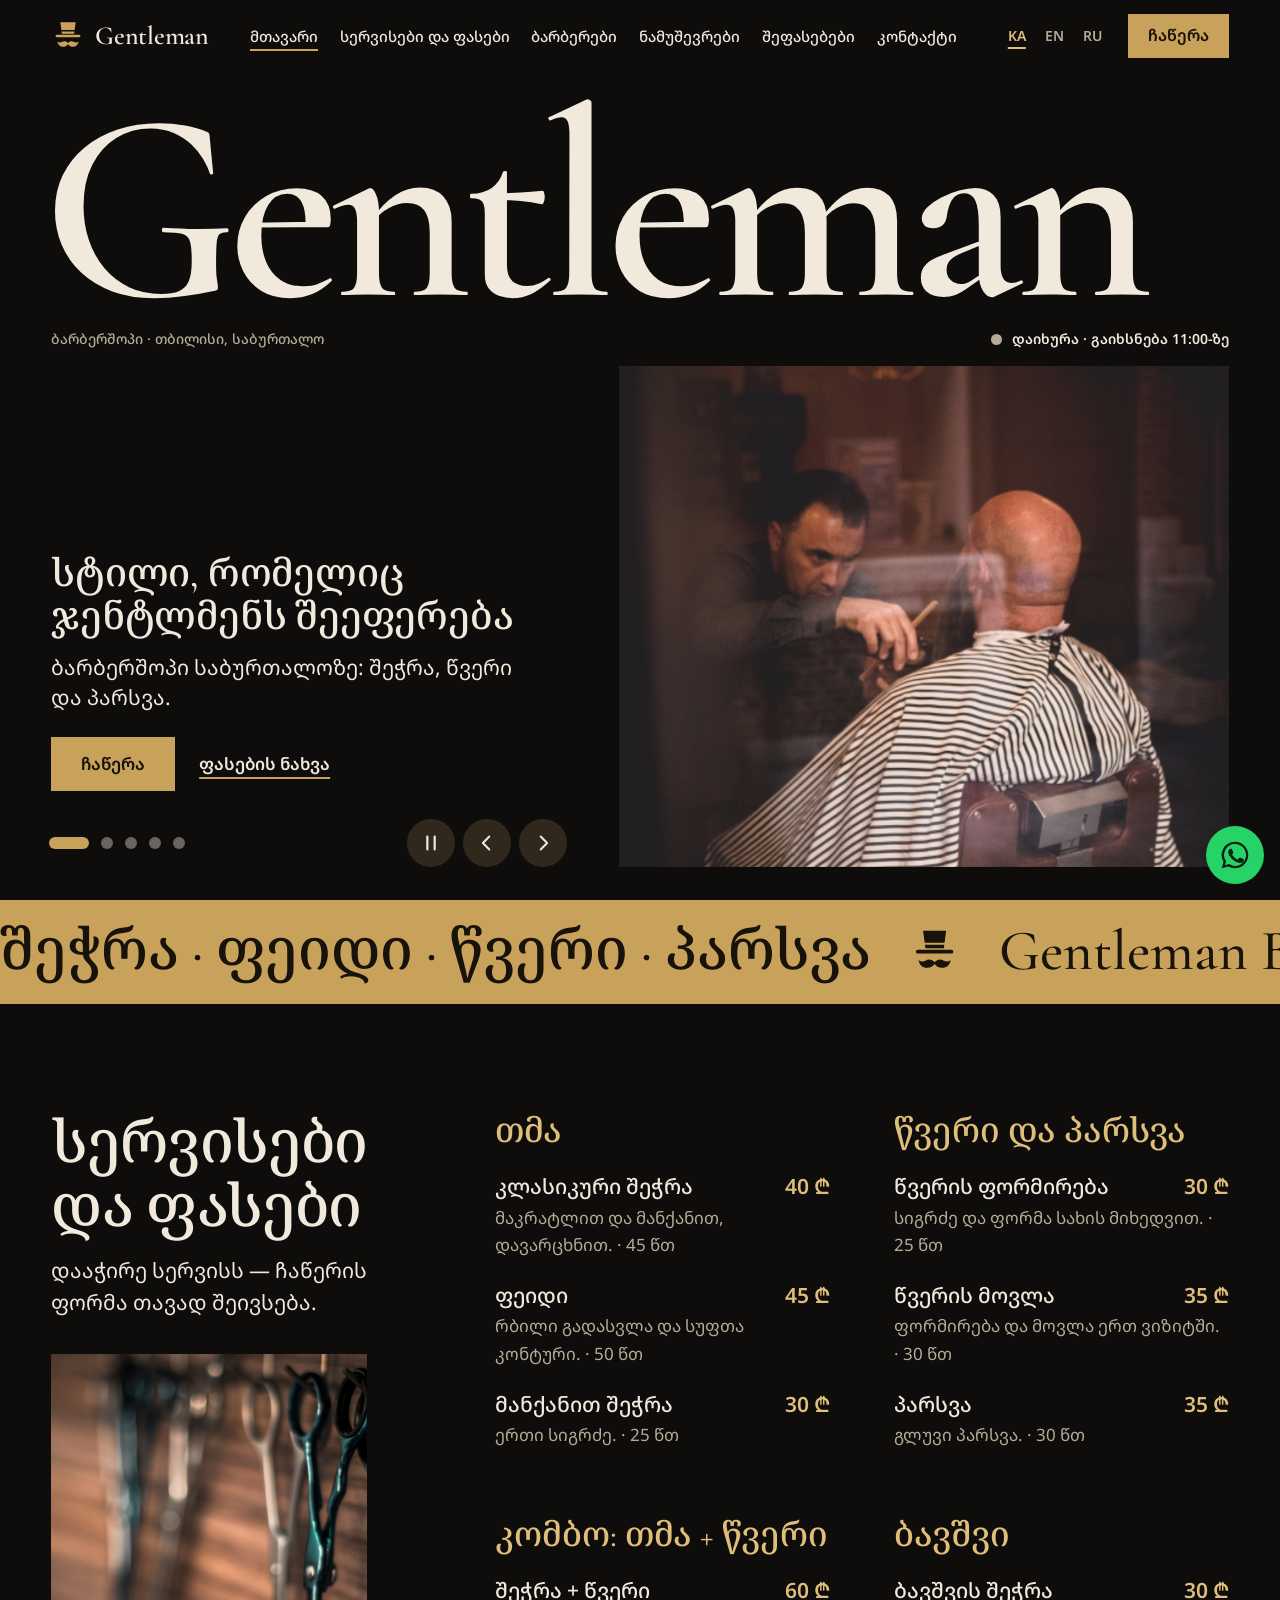
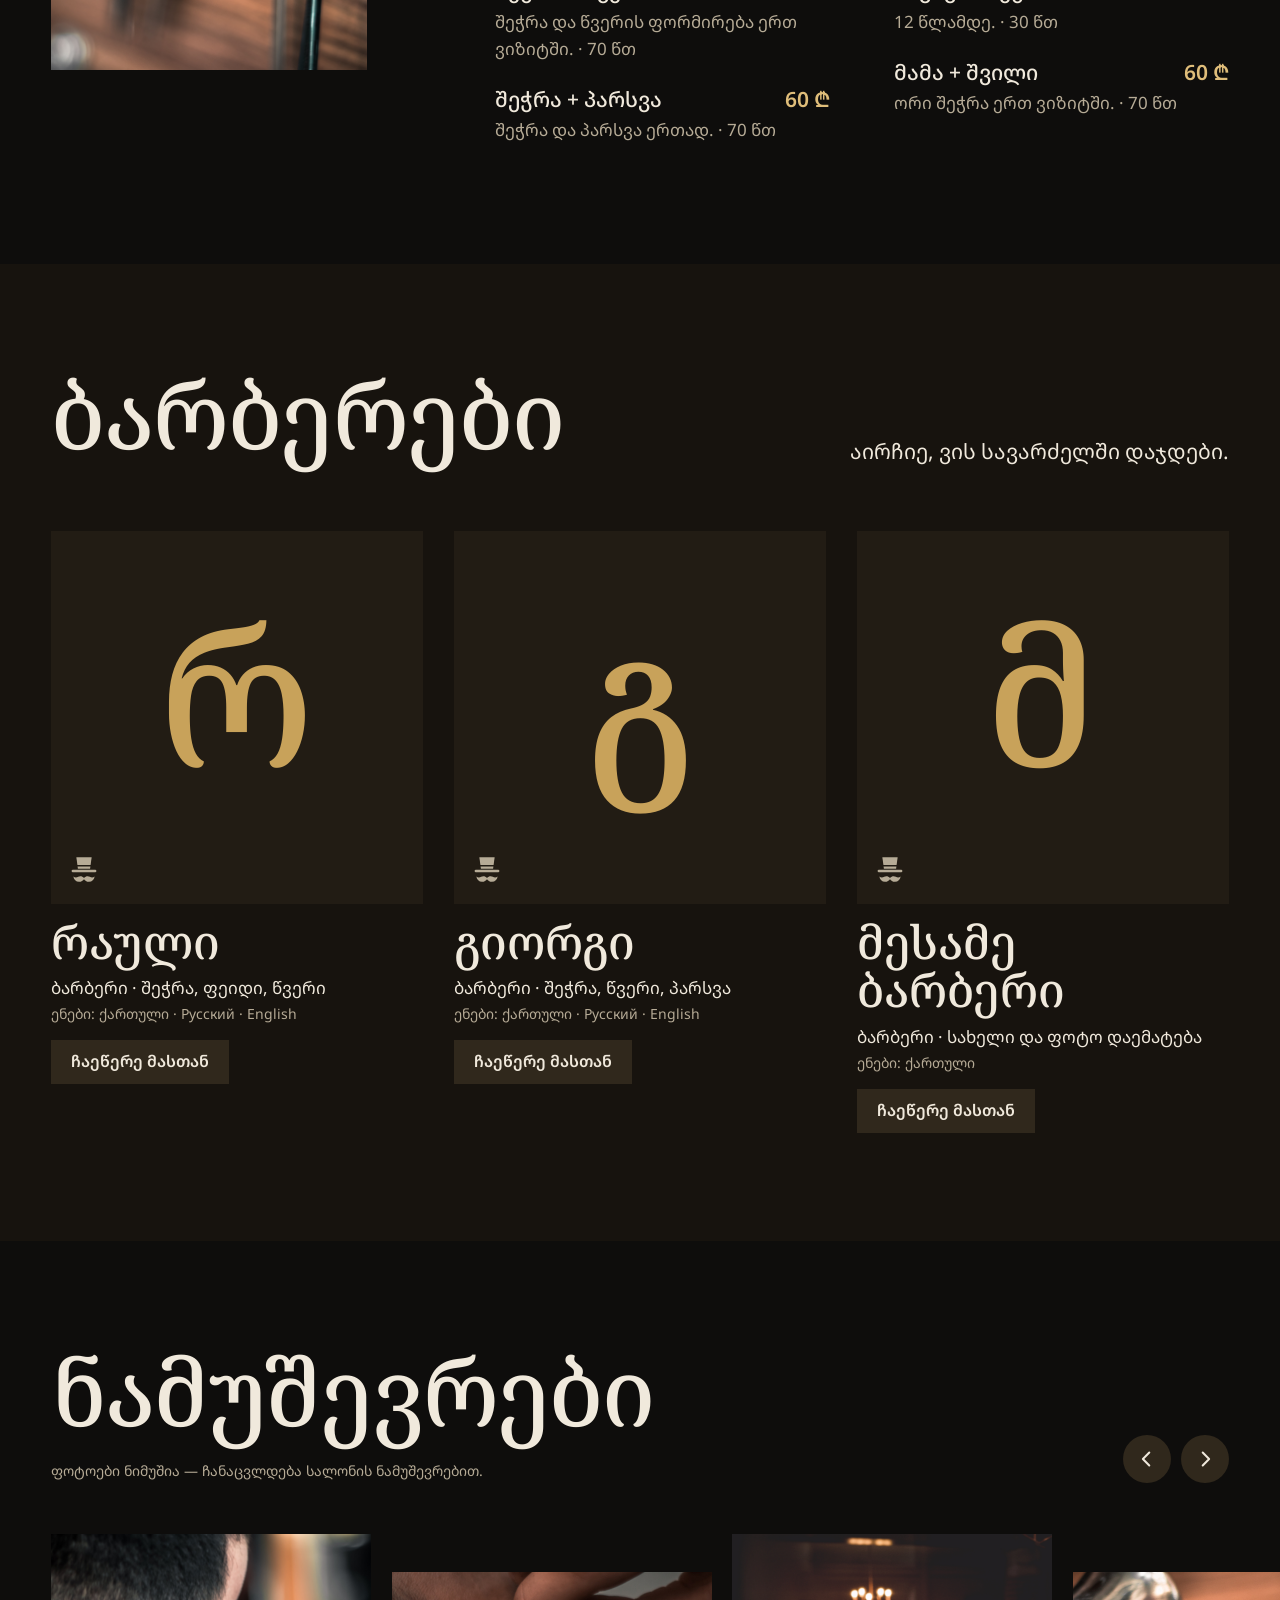
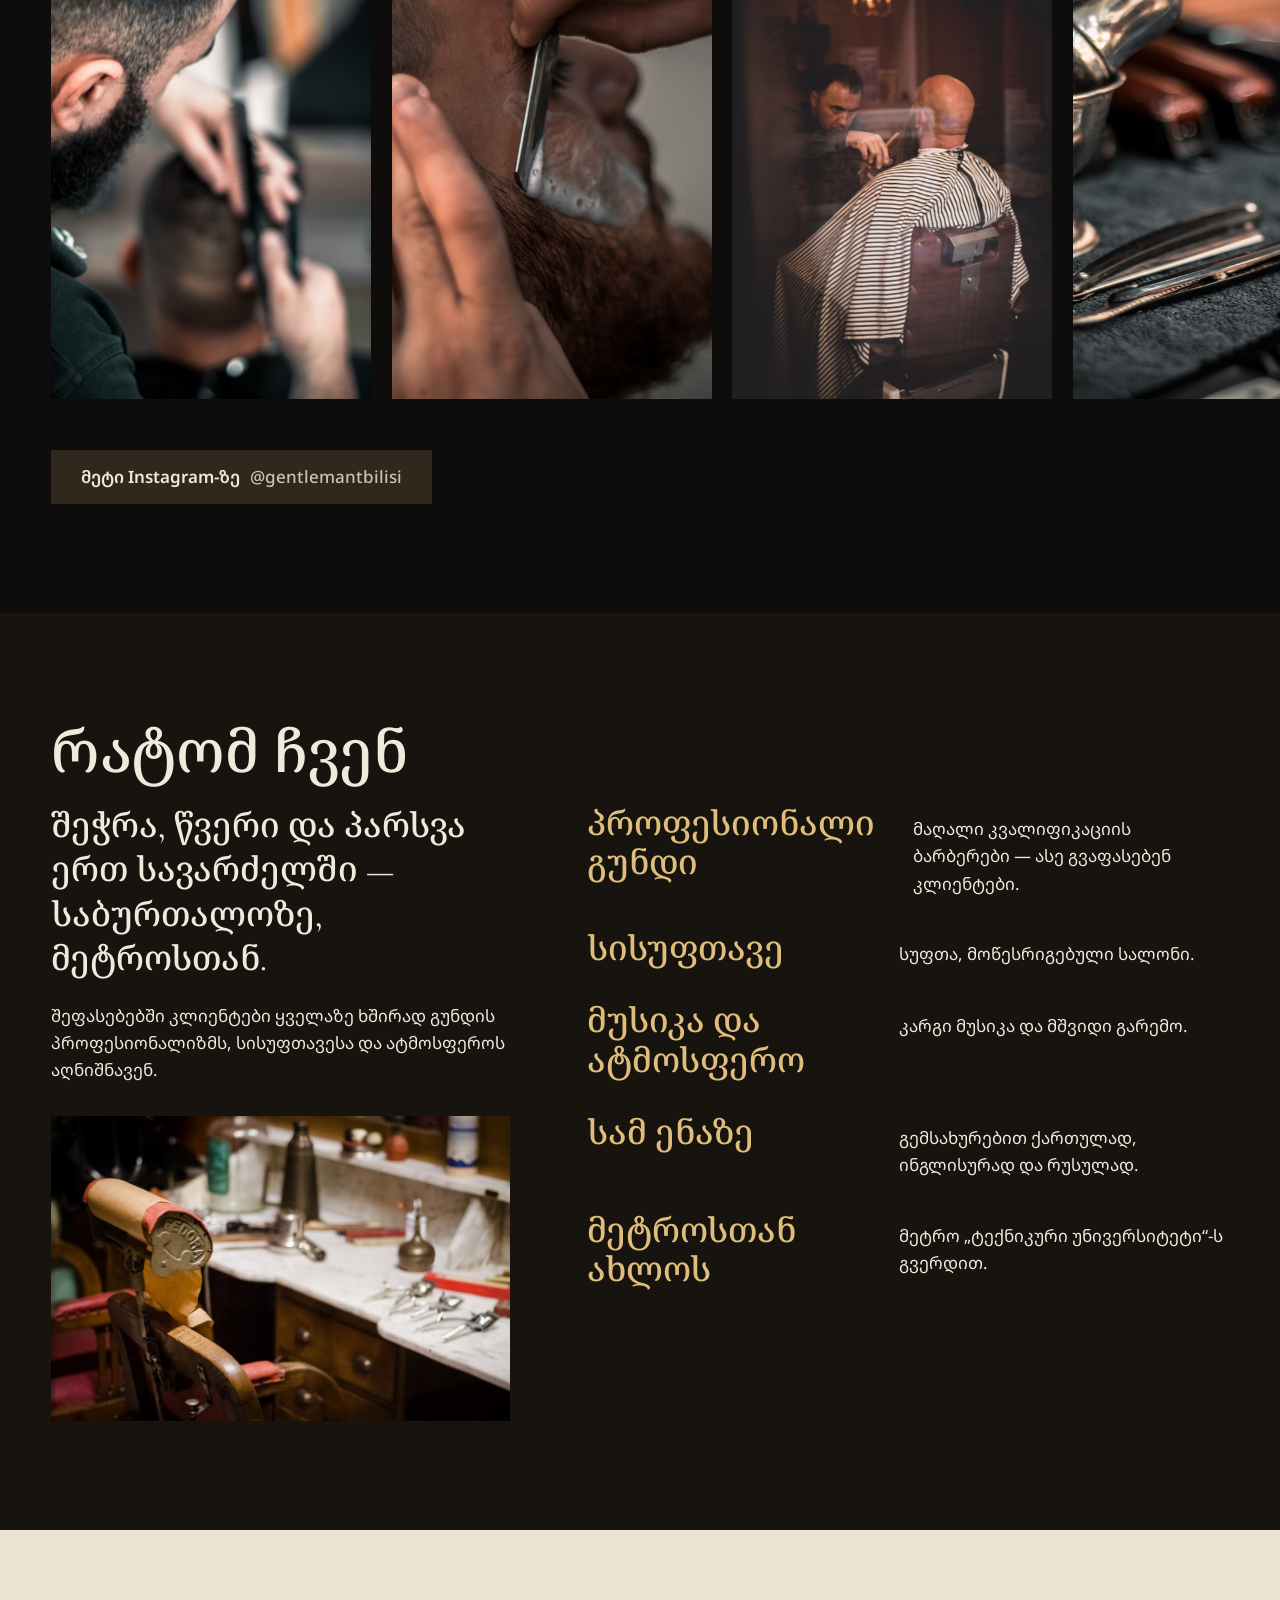
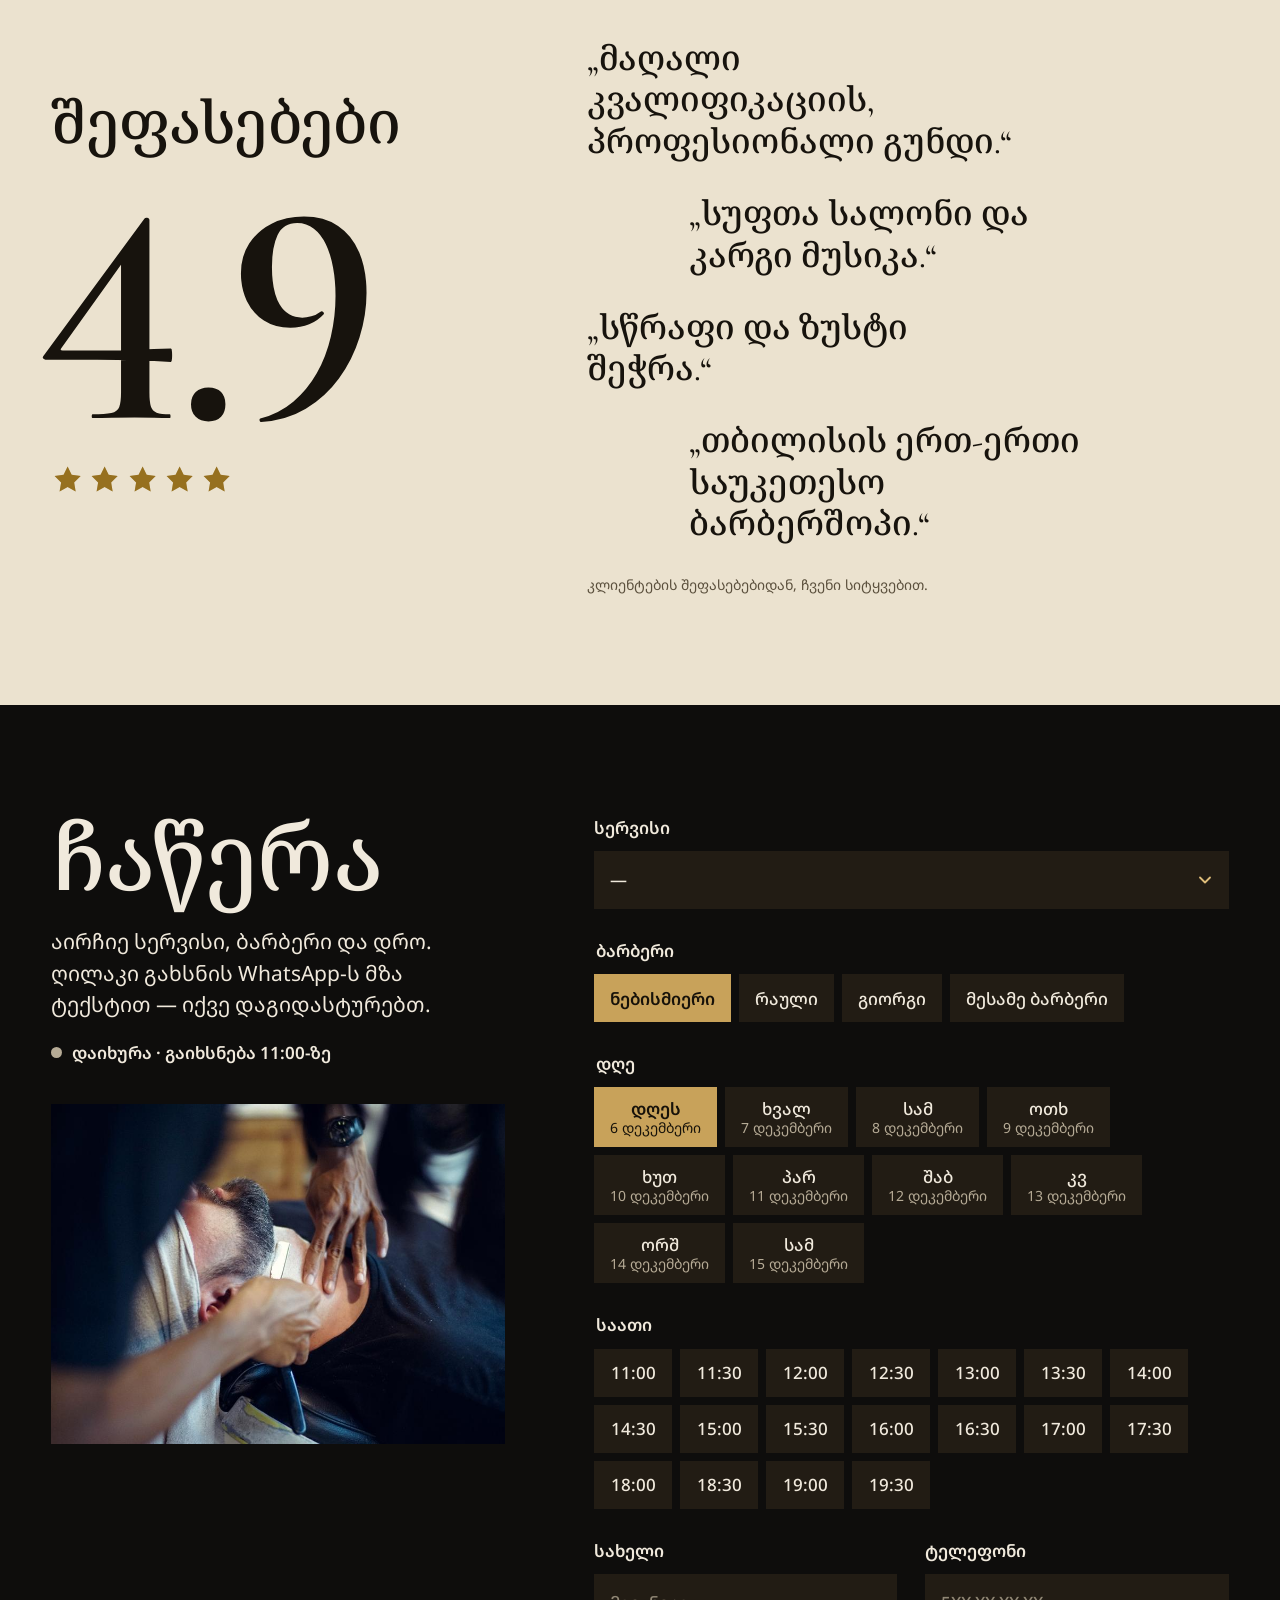
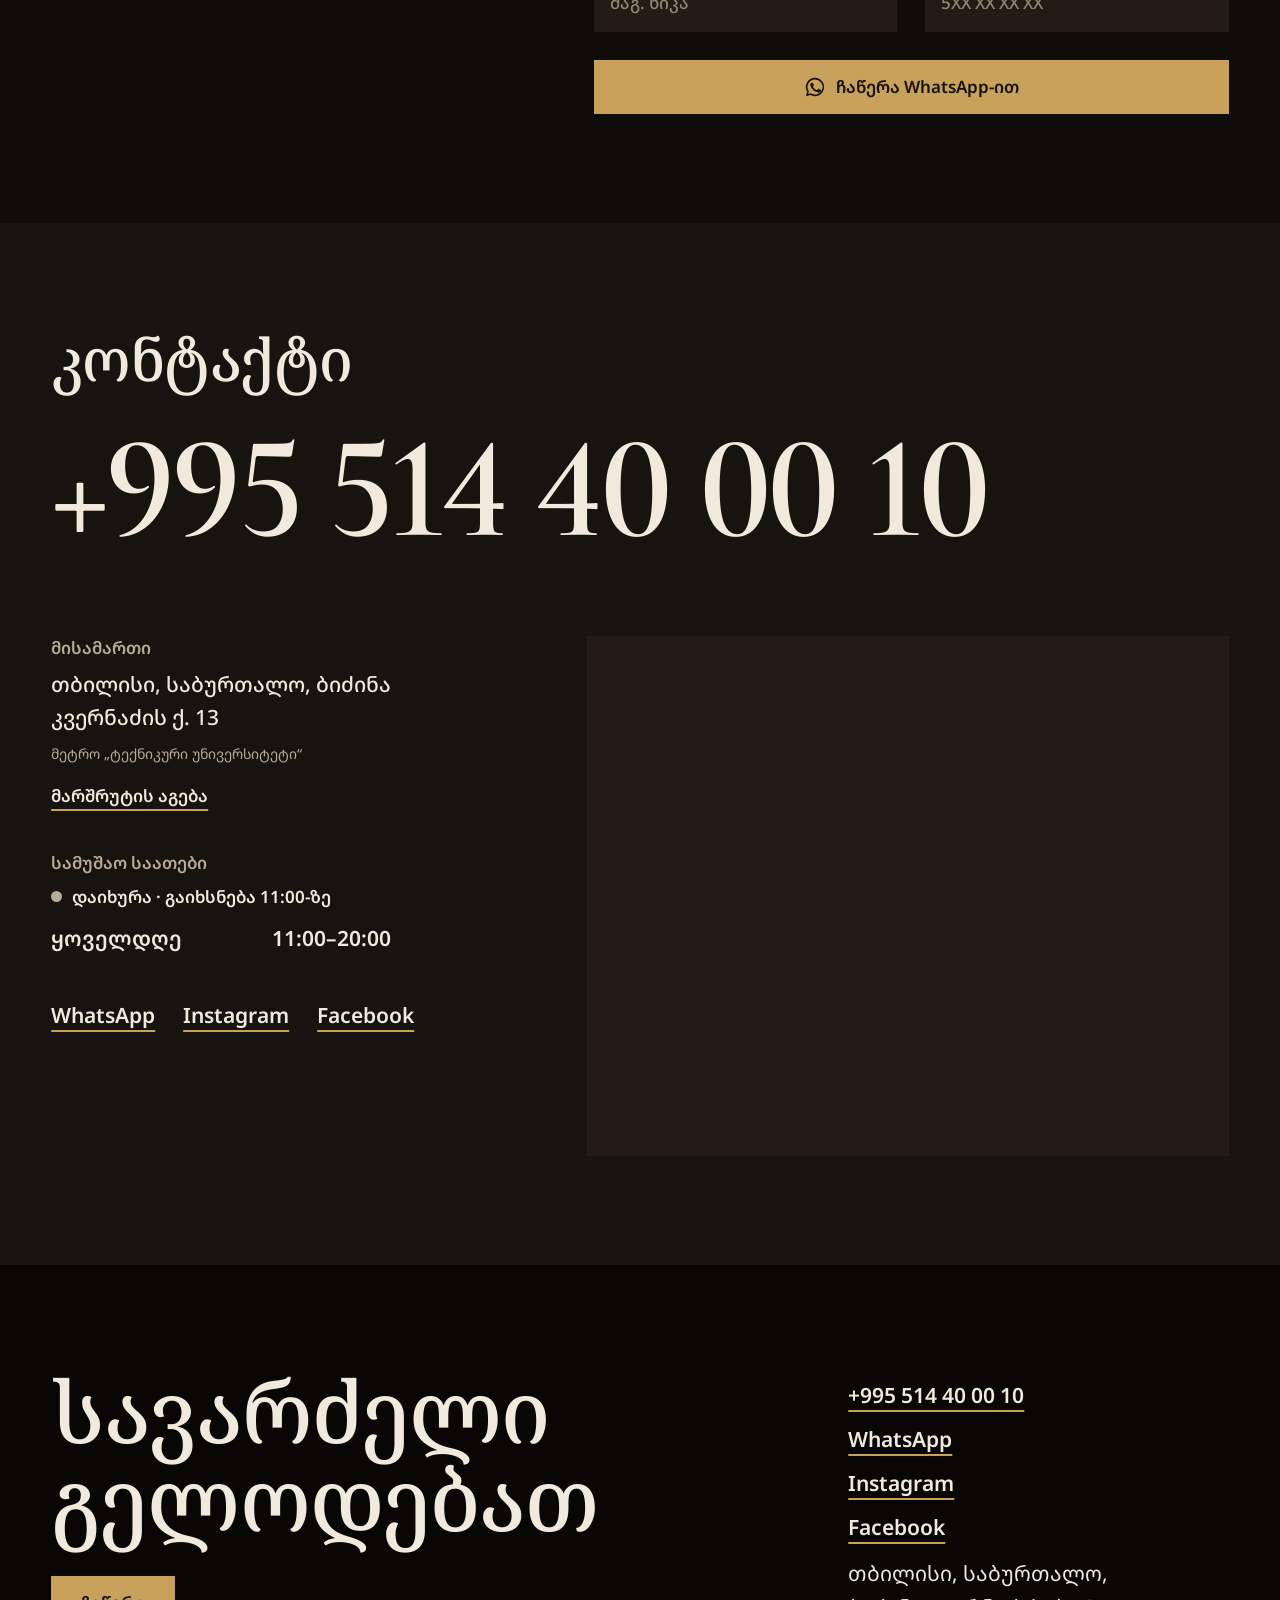
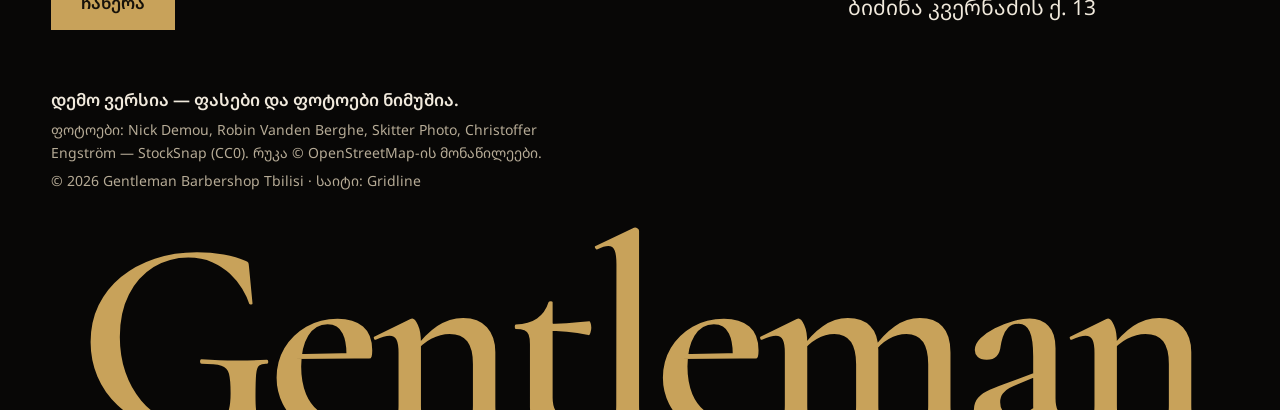
==== commit 0e3745a9: "Rename studio to Gridline Co-Authored-By: Claude Opus 5.5 <noreply@anthropic.com>" ====
--- a/index.html
+++ b/index.html
@@ -6,13 +6,15 @@
 <title>Gentleman Barbershop Tbilisi — ბარბერშოპი საბურთალოზე</title>
 <meta name="description" content="ბარბერშოპი საბურთალოზე, მეტრო „ტექნიკური უნივერსიტეტი“-სთან: შეჭრა, ფეიდი, წვერის მოვლა და პარსვა. 4.9 ★ · 140+ შეფასება. ყოველდღე 11:00–20:00. ჩაეწერე WhatsApp-ით.">
 <meta name="theme-color" content="#0e0d0c">
+<link rel="canonical" href="https://tikadzenika-bit.github.io/gentleman-barbershop/">
 <link rel="icon" href="assets/img/favicon.svg" type="image/svg+xml">
 
 <meta property="og:type" content="website">
 <meta property="og:site_name" content="Gentleman Barbershop Tbilisi">
 <meta property="og:title" content="Gentleman Barbershop Tbilisi — ბარბერშოპი საბურთალოზე">
 <meta property="og:description" content="შეჭრა, ფეიდი, წვერი და პარსვა. 4.9 ★ · 140+ შეფასება. მეტრო „ტექნიკური უნივერსიტეტი“ · ყოველდღე 11:00–20:00.">
-<meta property="og:image" content="assets/img/og.jpg">
+<meta property="og:image" content="https://tikadzenika-bit.github.io/gentleman-barbershop/assets/img/og.jpg">
+<meta property="og:url" content="https://tikadzenika-bit.github.io/gentleman-barbershop/">
 <meta property="og:image:width" content="1200">
 <meta property="og:image:height" content="630">
 <meta property="og:locale" content="ka_GE">
@@ -354,7 +356,7 @@
     <div class="legal">
       <p class="demo-note" data-i18n="footer.demo">დემო ვერსია — ფასები და ფოტოები ნიმუშია.</p>
       <p><span data-i18n="footer.credits">ფოტოები: StockSnap (CC0).</span> <span data-i18n="footer.map">რუკა © OpenStreetMap-ის მონაწილეები.</span></p>
-      <p>© <span id="year">2026</span> Gentleman Barbershop Tbilisi · <span data-i18n="footer.by">საიტი: NNN Holding</span></p>
+      <p>© <span id="year">2026</span> Gentleman Barbershop Tbilisi · <span data-i18n="footer.by">საიტი: Gridline</span></p>
     </div>
   </div>
   <p class="wordmark" aria-hidden="true">Gentleman</p>
